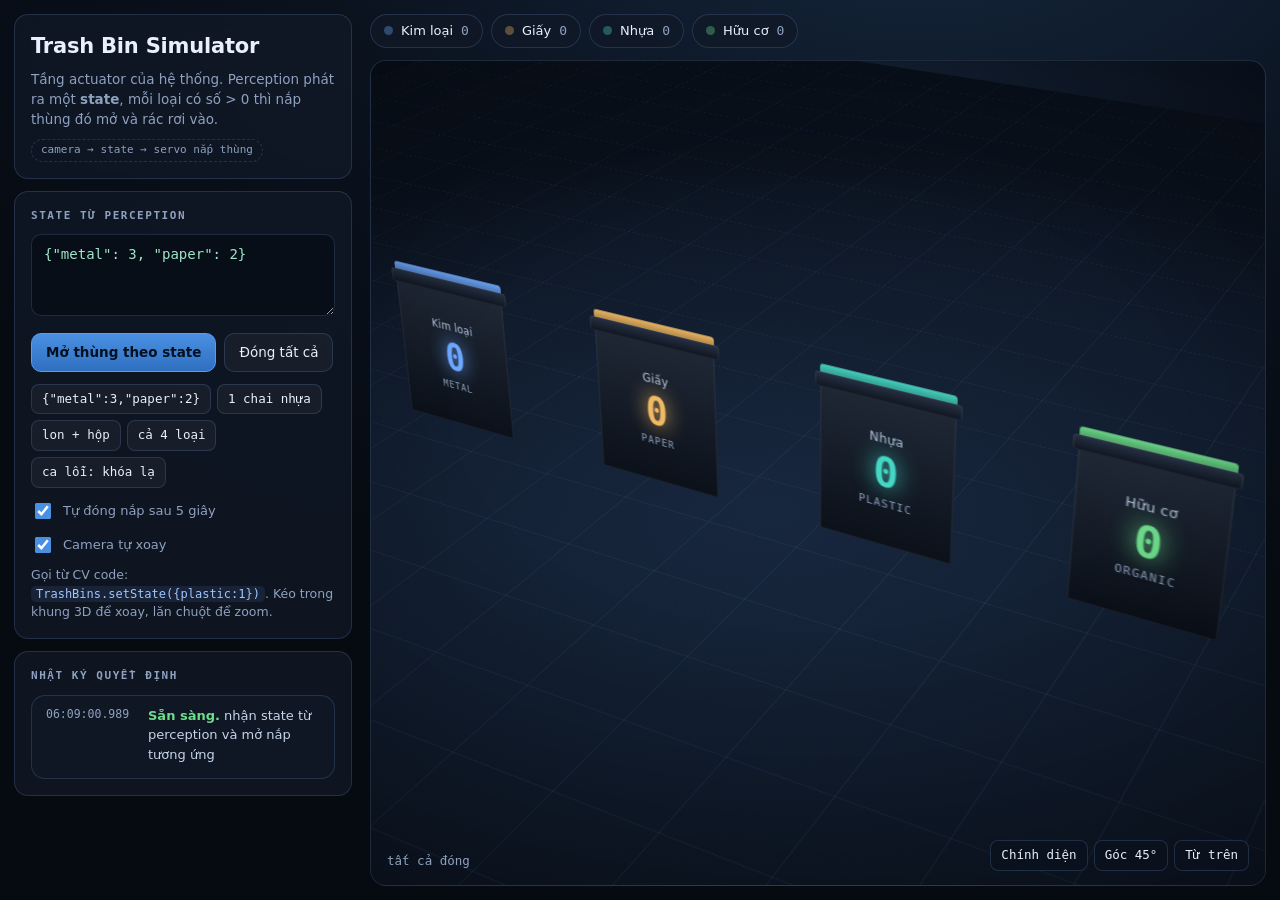
==== simulator.html @ 7ceb888b "3D Trash Bin Simulator" ====
<!doctype html>
<html lang="vi">
<head>
<meta charset="utf-8">
<meta name="viewport" content="width=device-width, initial-scale=1">
<title>Trash Bin Simulator — 3D</title>
<style>
:root {
  --bg: #070b12;
  --panel: rgba(17, 25, 39, .78);
  --line: rgba(122, 160, 220, .20);
  --ink: #e9f0fb;
  --muted: #8ea1bf;
  --font: "Be Vietnam Pro", "Segoe UI", system-ui, -apple-system, Arial, sans-serif;
  --mono: "JetBrains Mono", "Cascadia Mono", Consolas, monospace;
}
* { box-sizing: border-box; }
html, body { height: 100%; }
body {
  margin: 0; color: var(--ink); font-family: var(--font); font-size: 16px; line-height: 1.5;
  background: radial-gradient(1200px 760px at 72% -14%, #16283f 0%, #0a121e 52%, #060a11 100%);
  overflow: hidden;
}
.app { display: grid; grid-template-columns: 342px minmax(0, 1fr); gap: 14px; padding: 14px; height: 100vh; }
.side { display: flex; flex-direction: column; gap: 12px; overflow: auto; padding-right: 4px; }
.card { background: var(--panel); border: 1px solid var(--line); border-radius: 14px; padding: 16px; backdrop-filter: blur(8px); }
h1 { font-size: 21px; margin: 0 0 6px; letter-spacing: -.01em; }
h2 { font-family: var(--mono); font-size: 11px; letter-spacing: .14em; text-transform: uppercase; color: var(--muted); margin: 0 0 10px; font-weight: 600; }
p { margin: 0; }
.sub { color: var(--muted); font-size: 13.5px; line-height: 1.5; }
.chip { display: inline-block; font-family: var(--mono); font-size: 11px; color: var(--muted); border: 1px dashed var(--line); border-radius: 999px; padding: 2px 9px; margin-top: 10px; }

textarea {
  width: 100%; min-height: 82px; resize: vertical; font-family: var(--mono); font-size: 14px;
  background: #080e17; color: #9ee6c8; border: 1px solid var(--line); border-radius: 10px; padding: 11px 12px;
}
textarea:focus { outline: none; border-color: #3c7fd6; box-shadow: 0 0 0 3px rgba(60,127,214,.18); }
button { font: inherit; font-size: 13.5px; border-radius: 10px; padding: 8px 14px; cursor: pointer; border: 1px solid var(--line); background: rgba(255,255,255,.04); color: var(--ink); transition: background .15s, transform .1s; }
button:hover { background: rgba(255,255,255,.1); }
button:active { transform: translateY(1px); }
button.primary { background: linear-gradient(180deg, #4a90e2, #2f6fc0); border-color: #5a9ee8; color: #04101f; font-weight: 700; }
button.primary:hover { filter: brightness(1.1); }
button.ghost { font-size: 12.5px; padding: 5px 10px; border-radius: 8px; font-family: var(--mono); }
.row { display: flex; gap: 8px; flex-wrap: wrap; margin-top: 10px; }
.presets { display: flex; gap: 6px; flex-wrap: wrap; margin-top: 12px; }
.hint { font-size: 12.5px; color: var(--muted); margin-top: 10px; }
.hint code, .sub code { font-family: var(--mono); font-size: 12px; color: #9ec6ff; background: rgba(120,170,255,.1); padding: 1px 5px; border-radius: 5px; }
label.toggle { display: flex; gap: 9px; align-items: center; margin-top: 12px; font-size: 13px; color: var(--muted); cursor: pointer; }
label.toggle input { accent-color: #4a90e2; width: 16px; height: 16px; }

/* ---------- stage ---------- */
.stagecol { display: grid; grid-template-rows: auto minmax(0, 1fr); gap: 12px; min-height: 0; }
.hud { display: flex; gap: 8px; flex-wrap: wrap; align-items: center; }
.hud .t { font-family: var(--mono); font-size: 11px; letter-spacing: .12em; text-transform: uppercase; color: var(--muted); margin-right: 4px; }
.badge { display: flex; align-items: center; gap: 8px; background: var(--panel); border: 1px solid var(--line); border-radius: 999px; padding: 6px 13px; font-size: 13px; transition: border-color .3s, background .3s; }
.badge .dot { width: 9px; height: 9px; border-radius: 50%; background: var(--accent); opacity: .35; transition: opacity .3s, box-shadow .3s; }
.badge .n { font-family: var(--mono); font-size: 13px; color: var(--muted); }
.badge.on { border-color: var(--accent); background: rgba(255,255,255,.06); }
.badge.on .dot { opacity: 1; box-shadow: 0 0 12px var(--accent); }
.badge.on .n { color: var(--accent); font-weight: 600; }

.scene { position: relative; border: 1px solid var(--line); border-radius: 16px; overflow: hidden; min-height: 420px;
  background: radial-gradient(120% 90% at 50% 8%, #16243a 0%, #0b1320 46%, #070b12 100%); perspective: 1700px; perspective-origin: 50% 34%; }
.scene::after { content: ""; position: absolute; inset: 0; pointer-events: none;
  background: radial-gradient(120% 80% at 50% 42%, transparent 34%, rgba(0,0,0,.55) 100%); }
.scene.scan::before { content: ""; position: absolute; left: 0; right: 0; height: 140px; pointer-events: none; z-index: 3;
  background: linear-gradient(180deg, transparent, rgba(122,180,255,.16), transparent); animation: scanline .8s ease-out; }
@keyframes scanline { 0% { top: -140px; } 100% { top: 100%; } }

.world { position: absolute; left: 50%; top: 53%; transform-style: preserve-3d; }
.floor { position: absolute; left: 0; top: 0; width: 2600px; height: 2600px; margin-left: -1300px; margin-top: -1300px; transform: rotateX(90deg);
  background-color: #0a111c;
  background-image:
    radial-gradient(closest-side, rgba(86,140,220,.18), transparent 76%),
    repeating-linear-gradient(0deg, rgba(122,170,255,.09) 0 1px, transparent 1px 90px),
    repeating-linear-gradient(90deg, rgba(122,170,255,.09) 0 1px, transparent 1px 90px); }

.box { position: absolute; left: 0; top: 0; width: 0; height: 0; transform-style: preserve-3d; }
.face { position: absolute; left: 0; top: 0; transform-style: preserve-3d; border-radius: 3px; }
.face.front, .face.back { background-color: #141d2c; box-shadow: inset 0 0 0 1px rgba(255,255,255,.06); }
.face.right, .face.left { background-color: #101827; box-shadow: inset 0 0 0 1px rgba(255,255,255,.05); }
.face.top { background-color: #1a2537; }
.face.bottom { background-color: #070c14; }
.face.front, .face.left, .face.right { background-image: linear-gradient(180deg, rgba(255,255,255,.05), rgba(0,0,0,.42)); }

.bin { position: absolute; left: 0; top: 0; width: 0; height: 0; transform-style: preserve-3d; transform: translate3d(var(--x), 0, 0); }
.bin .shadow { position: absolute; left: 0; top: 0; width: 260px; height: 260px; margin-left: -130px; margin-top: -130px;
  transform: rotateX(90deg) translateZ(1px); border-radius: 50%;
  background: radial-gradient(closest-side, rgba(0,0,0,.62), rgba(0,0,0,.28) 55%, transparent 76%); }
.bin .ring { position: absolute; left: 0; top: 0; width: 190px; height: 190px; margin-left: -95px; margin-top: -95px;
  transform: rotateX(90deg) translateZ(2px); border-radius: 50%; border: 2px solid var(--accent); opacity: 0; transition: opacity .4s; }
.bin.open .ring { opacity: .5; animation: ring 1.8s ease-out infinite; }
@keyframes ring { 0% { box-shadow: 0 0 0 0 rgba(255,255,255,0); } 60% { box-shadow: 0 0 26px 6px var(--accent); } 100% { box-shadow: 0 0 0 0 rgba(255,255,255,0); } }

.bin .body { transform: translate3d(0, calc(-1 * var(--h) / 2), 0); }
.bin .body .face.front { display: flex; flex-direction: column; align-items: center; justify-content: center; gap: 4px; }
.bin .body .face.front::after { content: ""; position: absolute; left: 0; right: 0; top: 0; height: 5px; background: var(--accent); opacity: .85; }
.fl { font-size: 12px; color: #b9c9e0; letter-spacing: .02em; }
.fn { font-family: var(--mono); font-size: 40px; font-weight: 700; color: var(--accent); line-height: 1; text-shadow: 0 0 22px var(--accent); }
.fk { font-family: var(--mono); font-size: 10.5px; color: var(--muted); letter-spacing: .1em; text-transform: uppercase; }

.bin .rim { transform: translate3d(0, calc(-1 * var(--h)), 0); }
.bin .rim .face.top { background-color: #0d1523; }
.bin .rim .face.front, .bin .rim .face.back, .bin .rim .face.left, .bin .rim .face.right { background-color: #1b2639; }
.bin.open .rim .face.top { background-color: rgba(120,170,255,.16); }

.bin .lid { position: absolute; left: 0; top: 0; width: 0; height: 0; transform-style: preserve-3d;
  transform: translate3d(0, calc(-1 * var(--h)), calc(var(--d) / -2)) rotateX(0deg);
  transition: transform .6s cubic-bezier(.2,.9,.25,1.06); }
.bin.open .lid { transform: translate3d(0, calc(-1 * var(--h)), calc(var(--d) / -2)) rotateX(104deg); }
.bin .lid .face.top { background-color: var(--accent); background-image: linear-gradient(135deg, rgba(255,255,255,.45), rgba(255,255,255,0) 60%); }
.bin .lid .face.front, .bin .lid .face.back, .bin .lid .face.left, .bin .lid .face.right { background-color: var(--accent); background-image: linear-gradient(180deg, rgba(0,0,0,.05), rgba(0,0,0,.45)); }
.bin .lid .face.bottom { background-color: var(--accent); filter: brightness(.45); }
.led { position: absolute; left: 50%; top: 50%; width: 12px; height: 12px; margin: -6px 0 0 -6px; border-radius: 50%; background: #ffffff; opacity: .35; transition: opacity .3s, box-shadow .3s; }
.bin.open .led { opacity: 1; box-shadow: 0 0 16px 3px #ffffff, 0 0 30px 8px var(--accent); }

.bin .items { position: absolute; left: 0; top: 0; width: 0; height: 0; transform-style: preserve-3d; }
.item { position: absolute; left: 0; top: 0; width: 0; height: 0; transform-style: preserve-3d; animation: drop 1.15s cubic-bezier(.45,0,.85,.55) forwards; }
.item .box { animation: tumble 1.15s linear forwards; }
@keyframes drop { 0% { transform: translate3d(0,-360px,0); opacity: 0; } 12% { opacity: 1; } 78% { opacity: 1; } 100% { transform: translate3d(0,-34px,0); opacity: 0; } }
@keyframes tumble { to { transform: rotateY(540deg) rotateX(300deg) rotateZ(90deg); } }
.item .face { background-color: var(--accent); background-image: linear-gradient(135deg, rgba(255,255,255,.5), rgba(0,0,0,.25)); box-shadow: inset 0 0 0 1px rgba(255,255,255,.25); }

.overlay { position: absolute; left: 0; right: 0; bottom: 0; padding: 14px 16px; display: flex; gap: 12px; align-items: flex-end; justify-content: space-between; pointer-events: none; z-index: 4; }
.status { font-family: var(--mono); font-size: 12.5px; color: var(--muted); }
.status b { color: #6ddc8b; }
.views { display: flex; gap: 6px; pointer-events: auto; }
.views button { background: rgba(10,18,30,.7); backdrop-filter: blur(6px); }

.log { background: var(--panel); border: 1px solid var(--line); border-radius: 14px; padding: 4px 14px 8px; max-height: 150px; overflow: auto; }
.log div { display: grid; grid-template-columns: 92px minmax(0, 1fr); gap: 10px; padding: 6px 0; border-bottom: 1px solid rgba(122,160,220,.1); font-size: 13px; }
.log div:last-child { border-bottom: none; }
.log time { font-family: var(--mono); font-size: 11.5px; color: var(--muted); }
.log .err b { color: #ff7b7b; }
.log .ok b { color: #6ddc8b; }
.log span { color: #c6d4e8; }
@media (max-width: 900px) {
  body { overflow: auto; }
  .app { grid-template-columns: minmax(0, 1fr); height: auto; }
  .scene { min-height: 360px; }
}
</style>
</head>
<body>
<div class="app">
  <aside class="side">
    <div class="card">
      <h1>Trash Bin Simulator</h1>
      <p class="sub">Tầng actuator của hệ thống. Perception phát ra một <b>state</b>, mỗi loại có số &gt; 0 thì nắp thùng đó mở và rác rơi vào.</p>
      <span class="chip">camera → state → servo nắp thùng</span>
    </div>

    <div class="card">
      <h2>State từ perception</h2>
      <textarea id="json" spellcheck="false">{"metal": 3, "paper": 2}</textarea>
      <div class="row">
        <button class="primary" id="apply">Mở thùng theo state</button>
        <button id="close">Đóng tất cả</button>
      </div>
      <div class="presets" id="presets"></div>
      <label class="toggle"><input type="checkbox" id="auto" checked> Tự đóng nắp sau 5 giây</label>
      <label class="toggle"><input type="checkbox" id="orbit" checked> Camera tự xoay</label>
      <p class="hint">Gọi từ CV code: <code>TrashBins.setState({plastic:1})</code>. Kéo trong khung 3D để xoay, lăn chuột để zoom.</p>
    </div>

    <div class="card">
      <h2>Nhật ký quyết định</h2>
      <div class="log" id="log"></div>
    </div>
  </aside>

  <main class="stagecol">
    <div class="hud" id="hud"></div>
    <section class="scene" id="scene">
      <div class="world" id="world">
        <div class="floor"></div>
        <div id="bins"></div>
      </div>
      <div class="overlay">
        <span class="status" id="status">tất cả đóng</span>
        <div class="views">
          <button class="ghost" data-view="front">Chính diện</button>
          <button class="ghost" data-view="iso">Góc 45°</button>
          <button class="ghost" data-view="top">Từ trên</button>
        </div>
      </div>
    </section>
  </main>
</div>

<script>
(function () {
  var CONFIG = [
    { key: "metal",   label: "Kim loại", accent: "#6ea8fe" },
    { key: "paper",   label: "Giấy",     accent: "#f0b964" },
    { key: "plastic", label: "Nhựa",     accent: "#45d6c4" },
    { key: "organic", label: "Hữu cơ",   accent: "#6ddc8b" }
  ];
  var W = 128, H = 150, D = 128, T = 15, SPACING = 235, AUTO_CLOSE_MS = 5000, MAX_ITEMS = 4;

  var sceneEl = document.getElementById("scene");
  var worldEl = document.getElementById("world");
  var binsEl = document.getElementById("bins");
  var hudEl = document.getElementById("hud");
  var logEl = document.getElementById("log");
  var statusEl = document.getElementById("status");
  var jsonEl = document.getElementById("json");
  var autoEl = document.getElementById("auto");
  var orbitEl = document.getElementById("orbit");

  var nodes = {}, closeTimer = null;

  function buildBox(w, h, d, cls) {
    var box = document.createElement("div");
    box.className = "box" + (cls ? " " + cls : "");
    var defs = [
      ["front", w, h, "translateZ(" + (d / 2) + "px)"],
      ["back", w, h, "rotateY(180deg) translateZ(" + (d / 2) + "px)"],
      ["right", d, h, "rotateY(90deg) translateZ(" + (w / 2) + "px)"],
      ["left", d, h, "rotateY(-90deg) translateZ(" + (w / 2) + "px)"],
      ["top", w, d, "rotateX(90deg) translateZ(" + (h / 2) + "px)"],
      ["bottom", w, d, "rotateX(-90deg) translateZ(" + (h / 2) + "px)"]
    ];
    defs.forEach(function (f) {
      var face = document.createElement("div");
      face.className = "face " + f[0];
      face.style.width = f[1] + "px";
      face.style.height = f[2] + "px";
      face.style.marginLeft = (-f[1] / 2) + "px";
      face.style.marginTop = (-f[2] / 2) + "px";
      face.style.transform = f[3];
      box.appendChild(face);
    });
    return box;
  }

  CONFIG.forEach(function (b, i) {
    var x = (i - (CONFIG.length - 1) / 2) * SPACING;
    var bin = document.createElement("div");
    bin.className = "bin";
    bin.style.setProperty("--x", x + "px");
    bin.style.setProperty("--w", W + "px");
    bin.style.setProperty("--h", H + "px");
    bin.style.setProperty("--d", D + "px");
    bin.style.setProperty("--accent", b.accent);

    var shadow = document.createElement("div");
    shadow.className = "shadow";
    var ring = document.createElement("div");
    ring.className = "ring";

    var body = buildBox(W, H, D, "body");
    var front = body.querySelector(".face.front");
    var fl = document.createElement("span"); fl.className = "fl"; fl.textContent = b.label;
    var fn = document.createElement("span"); fn.className = "fn"; fn.textContent = "0";
    var fk = document.createElement("span"); fk.className = "fk"; fk.textContent = b.key;
    front.appendChild(fl); front.appendChild(fn); front.appendChild(fk);

    var rim = buildBox(W + 10, 14, D + 10, "rim");

    var lid = document.createElement("div");
    lid.className = "lid";
    var lidBox = buildBox(W, T, D);
    lidBox.style.transform = "translate3d(0," + (-T / 2) + "px," + (D / 2) + "px)";
    var led = document.createElement("span");
    led.className = "led";
    lidBox.querySelector(".face.top").appendChild(led);
    lid.appendChild(lidBox);

    var items = document.createElement("div");
    items.className = "items";

    bin.appendChild(shadow);
    bin.appendChild(ring);
    bin.appendChild(body);
    bin.appendChild(rim);
    bin.appendChild(lid);
    bin.appendChild(items);
    binsEl.appendChild(bin);

    nodes[b.key] = { root: bin, num: fn, items: items, accent: b.accent };

    var badge = document.createElement("div");
    badge.className = "badge";
    badge.style.setProperty("--accent", b.accent);
    badge.innerHTML = '<span class="dot"></span>' + b.label + ' <span class="n">0</span>';
    hudEl.appendChild(badge);
    nodes[b.key].badge = badge;
    nodes[b.key].badgeN = badge.querySelector(".n");
  });

  function log(cls, title, detail) {
    var d = document.createElement("div");
    d.className = cls;
    var t = new Date();
    function p(n, l) { return String(n).padStart(l, "0"); }
    d.innerHTML = "<time>" + p(t.getHours(), 2) + ":" + p(t.getMinutes(), 2) + ":" + p(t.getSeconds(), 2) + "." + p(t.getMilliseconds(), 3) + "</time><span><b>" + title + "</b> " + detail + "</span>";
    logEl.insertBefore(d, logEl.firstChild);
    while (logEl.children.length > 40) logEl.removeChild(logEl.lastChild);
  }

  function clearItems() {
    CONFIG.forEach(function (b) { nodes[b.key].items.innerHTML = ""; });
  }

  function closeAll() {
    if (closeTimer) { clearTimeout(closeTimer); closeTimer = null; }
    CONFIG.forEach(function (b) {
      var n = nodes[b.key];
      n.root.classList.remove("open");
      n.num.textContent = "0";
      n.badge.classList.remove("on");
      n.badgeN.textContent = "0";
    });
    clearItems();
    statusEl.innerHTML = "tất cả đóng";
  }

  function dropItems(key, count) {
    var n = nodes[key];
    n.items.innerHTML = "";
    var spawn = Math.min(count, MAX_ITEMS);
    for (var i = 0; i < spawn; i++) {
      var item = document.createElement("div");
      item.className = "item";
      item.style.animationDelay = (i * 110) + "ms";
      var b = buildBox(24, 24, 24);
      item.appendChild(b);
      n.items.appendChild(item);
    }
  }

  function normalize(state) {
    var opens = [], unknown = [];
    CONFIG.forEach(function (b) {
      var raw = state[b.key];
      var v = raw === undefined || raw === null ? 0 : Number(raw);
      if (!isFinite(v) || v < 0) v = 0;
      v = Math.floor(v);
      nodes[b.key].num.textContent = String(v);
      nodes[b.key].badgeN.textContent = String(v);
      if (v > 0) opens.push({ key: b.key, n: v });
    });
    Object.keys(state).forEach(function (k) {
      if (!CONFIG.some(function (b) { return b.key === k; })) unknown.push(k);
    });
    return { opens: opens, unknown: unknown };
  }

  function setState(state, source) {
    if (typeof state === "string") {
      try { state = JSON.parse(state); }
      catch (e) { log("err", "JSON lỗi.", e.message); return false; }
    }
    if (!state || typeof state !== "object" || Array.isArray(state)) {
      log("err", "State không hợp lệ.", "cần object như {metal:3,paper:2}");
      return false;
    }

    var t0 = performance.now();
    var res = normalize(state);
    clearItems();
    CONFIG.forEach(function (b) {
      var n = nodes[b.key];
      var open = res.opens.some(function (o) { return o.key === b.key; });
      n.root.classList.toggle("open", open);
      n.badge.classList.toggle("on", open);
      if (open) {
        var o = res.opens.filter(function (x) { return x.key === b.key; })[0];
        dropItems(b.key, o.n);
      }
    });
    sceneEl.classList.remove("scan");
    void sceneEl.offsetWidth;
    sceneEl.classList.add("scan");

    requestAnimationFrame(function () {
      var ms = performance.now() - t0;
      var detail = res.opens.length
        ? res.opens.map(function (o) { return o.key + " ×" + o.n; }).join(", ")
        : "không có loại nào > 0";
      log("ok", (source || "state") + " →", "mở: " + detail + " · trễ " + ms.toFixed(1) + " ms");
      if (res.unknown.length) log("err", "Bỏ qua khóa lạ:", res.unknown.join(", "));
      statusEl.innerHTML = res.opens.length
        ? "đang mở: <b>" + res.opens.map(function (o) { return o.key; }).join(", ") + "</b>"
        : "tất cả đóng";
    });

    if (closeTimer) { clearTimeout(closeTimer); closeTimer = null; }
    if (autoEl.checked) {
      closeTimer = setTimeout(function () {
        log("ok", "Tự đóng nắp.", "hết " + (AUTO_CLOSE_MS / 1000) + " giây");
        closeAll();
      }, AUTO_CLOSE_MS);
    }
    return true;
  }

  var PRESETS = [
    { label: '{"metal":3,"paper":2}', state: { metal: 3, paper: 2 } },
    { label: "1 chai nhựa", state: { plastic: 1 } },
    { label: "lon + hộp", state: { metal: 4, paper: 2 } },
    { label: "cả 4 loại", state: { metal: 2, paper: 3, plastic: 1, organic: 2 } },
    { label: "ca lỗi: khóa lạ", state: { metal: 1, glass: 2 } }
  ];
  var presetEl = document.getElementById("presets");
  PRESETS.forEach(function (p) {
    var bt = document.createElement("button");
    bt.className = "ghost";
    bt.textContent = p.label;
    bt.addEventListener("click", function () {
      jsonEl.value = JSON.stringify(p.state);
      setState(p.state, "preset");
    });
    presetEl.appendChild(bt);
  });

  document.getElementById("apply").addEventListener("click", function () { setState(jsonEl.value, "state"); });
  document.getElementById("close").addEventListener("click", function () { closeAll(); log("ok", "Đóng tất cả.", "reset thủ công"); });

  /* ---------- camera ---------- */
  var rx = -26, ry = -30, zoom = 150, dragging = false, moved = 0, lastX = 0, lastY = 0;
  function applyCamera() {
    worldEl.style.transform = "translateX(" + (ry * 1.6) + "px) translateZ(" + zoom + "px) rotateX(" + rx + "deg) rotateY(" + ry + "deg)";
  }
  function setView(name) {
    if (name === "front") { rx = -6; ry = 0; zoom = 210; }
    if (name === "iso") { rx = -26; ry = -30; zoom = 150; }
    if (name === "top") { rx = -62; ry = -18; zoom = 90; }
    applyCamera();
  }
  Array.prototype.forEach.call(document.querySelectorAll(".views button"), function (bt) {
    bt.addEventListener("click", function () { setView(bt.dataset.view); orbitEl.checked = false; });
  });

  sceneEl.addEventListener("pointerdown", function (e) {
    if (e.target.closest(".views")) return;
    dragging = true; moved = 0; lastX = e.clientX; lastY = e.clientY;
    sceneEl.setPointerCapture(e.pointerId);
    sceneEl.style.cursor = "grabbing";
  });
  sceneEl.addEventListener("pointermove", function (e) {
    if (!dragging) return;
    var dx = e.clientX - lastX, dy = e.clientY - lastY;
    lastX = e.clientX; lastY = e.clientY; moved += Math.abs(dx) + Math.abs(dy);
    ry += dx * 0.32;
    rx = Math.max(-78, Math.min(14, rx - dy * 0.22));
    applyCamera();
  });
  function endDrag(e) {
    if (!dragging) return;
    dragging = false; sceneEl.style.cursor = "grab";
    if (moved > 4) orbitEl.checked = false;
    try { sceneEl.releasePointerCapture(e.pointerId); } catch (err) {}
  }
  sceneEl.addEventListener("pointerup", endDrag);
  sceneEl.addEventListener("pointercancel", endDrag);
  sceneEl.style.cursor = "grab";
  sceneEl.addEventListener("wheel", function (e) {
    e.preventDefault();
    zoom = Math.max(-420, Math.min(620, zoom - e.deltaY * 0.7));
    applyCamera();
  }, { passive: false });
  window.addEventListener("keydown", function (e) {
    if (e.target.tagName === "TEXTAREA") return;
    if (e.key === "ArrowLeft") ry -= 6;
    else if (e.key === "ArrowRight") ry += 6;
    else if (e.key === "ArrowUp") rx = Math.min(14, rx + 4);
    else if (e.key === "ArrowDown") rx = Math.max(-78, rx - 4);
    else return;
    orbitEl.checked = false;
    applyCamera();
  });

  (function loop() {
    if (orbitEl.checked && !dragging) { ry += 0.13; applyCamera(); }
    requestAnimationFrame(loop);
  })();

  window.TrashBins = {
    config: CONFIG,
    setState: function (s) { return setState(s, "api"); },
    closeAll: closeAll,
    setView: setView
  };

  applyCamera();
  closeAll();
  log("ok", "Sẵn sàng.", "nhận state từ perception và mở nắp tương ứng");
})();
</script>
</body>
</html>
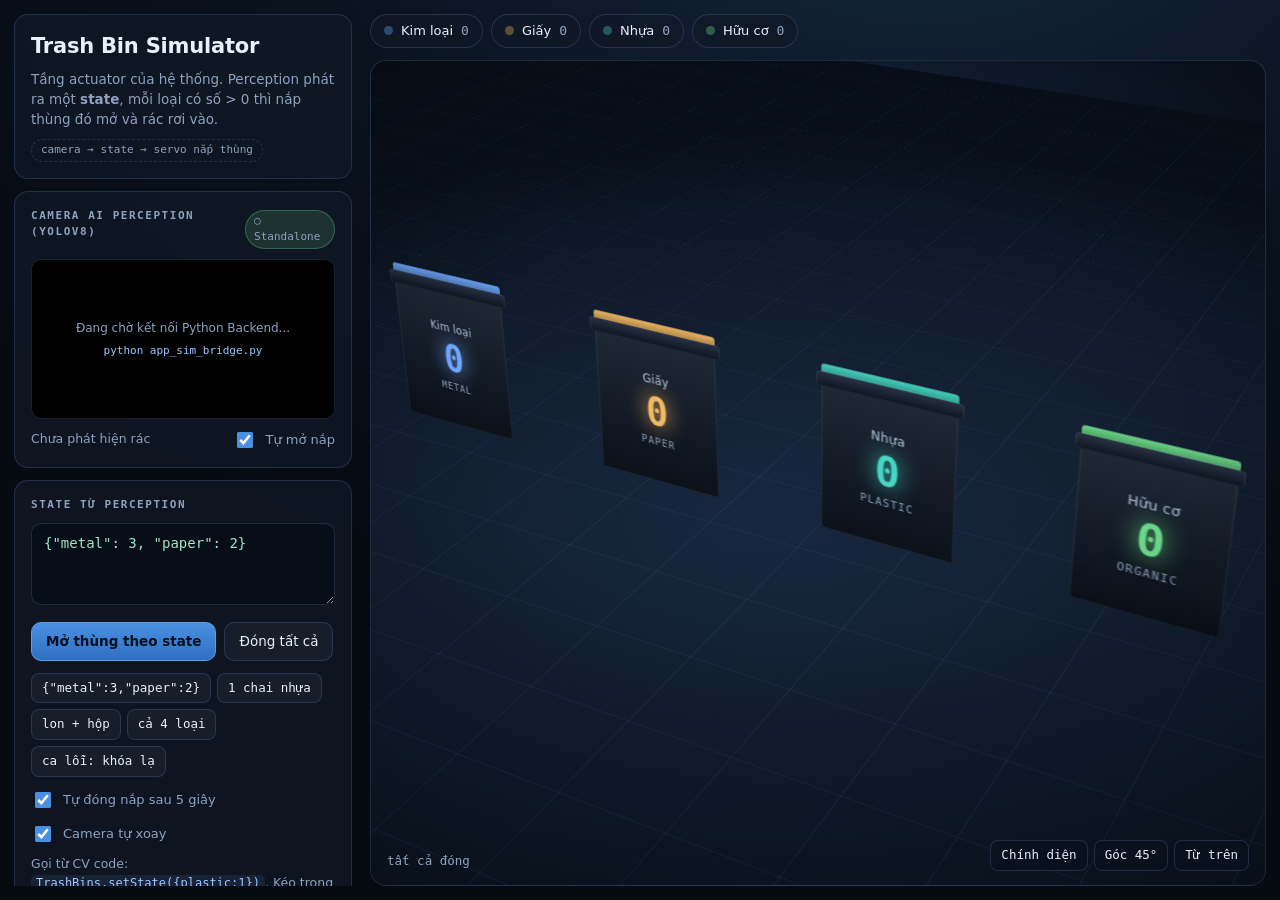
==== commit 2d60b3ed: "feat(integration): embed AI perception live stream and real-time SSE trigger into 3D Trash Bin Simul" ====
--- a/simulator.html
+++ b/simulator.html
@@ -150,6 +150,25 @@
       <span class="chip">camera → state → servo nắp thùng</span>
     </div>
 
+    <!-- AI PERCEPTION LIVE FEED CARD (MEMBER 1) -->
+    <div class="card" id="ai-card">
+      <div style="display:flex;justify-content:space-between;align-items:center;margin-bottom:8px;">
+        <h2>Camera AI Perception (YOLOv8)</h2>
+        <span id="ai-badge" style="font-family:var(--mono);font-size:11px;padding:2px 8px;border-radius:999px;background:rgba(109,220,139,.15);color:#6ddc8b;border:1px solid rgba(109,220,139,.3);">● AI Live</span>
+      </div>
+      <div style="position:relative;border-radius:10px;overflow:hidden;border:1px solid var(--line);background:#000;min-height:160px;display:flex;align-items:center;justify-content:center;">
+        <img id="ai-stream" src="/video_feed" style="width:100%;display:block;" onerror="this.style.display='none';document.getElementById('ai-fallback').style.display='block';">
+        <div id="ai-fallback" style="display:none;padding:18px;text-align:center;color:var(--muted);font-size:12px;">
+          Đang chờ kết nối Python Backend...<br>
+          <code style="font-size:11px;color:#9ec6ff;display:inline-block;margin-top:6px;">python app_sim_bridge.py</code>
+        </div>
+      </div>
+      <div style="display:flex;justify-content:space-between;align-items:center;margin-top:10px;font-size:12.5px;color:var(--muted);">
+        <span id="detected-label">Chưa phát hiện rác</span>
+        <label class="toggle" style="margin:0;"><input type="checkbox" id="ai-auto-trigger" checked> Tự mở nắp</label>
+      </div>
+    </div>
+
     <div class="card">
       <h2>State từ perception</h2>
       <textarea id="json" spellcheck="false">{"metal": 3, "paper": 2}</textarea>
@@ -487,6 +506,42 @@
   applyCamera();
   closeAll();
   log("ok", "Sẵn sàng.", "nhận state từ perception và mở nắp tương ứng");
+
+  // --- REAL-TIME AI PERCEPTION BRIDGE (MEMBER 1) ---
+  (function initAiBridge() {
+    if (window.location.protocol.indexOf("http") !== 0) return;
+    var aiBadge = document.getElementById("ai-badge");
+    var detectedLabel = document.getElementById("detected-label");
+    var aiAutoTrigger = document.getElementById("ai-auto-trigger");
+    var lastTrigger = 0;
+
+    try {
+      var source = new EventSource("/api/events");
+      source.onopen = function () {
+        if (aiBadge) { aiBadge.textContent = "● AI Connected"; aiBadge.style.color = "#6ddc8b"; }
+        log("ok", "AI Perception:", "Đã kết nối luồng YOLOv8 thời gian thực.");
+      };
+      source.onmessage = function (e) {
+        try {
+          var payload = JSON.parse(e.data);
+          if (detectedLabel && payload.label) {
+            detectedLabel.innerHTML = "Nhận diện: <b>" + payload.label + "</b> (" + (payload.conf * 100).toFixed(0) + "%)";
+          }
+          if (aiAutoTrigger && aiAutoTrigger.checked && payload.state) {
+            var now = performance.now();
+            if (now - lastTrigger > 2000) {
+              lastTrigger = now;
+              jsonEl.value = JSON.stringify(payload.state);
+              setState(payload.state, "ai-perception");
+            }
+          }
+        } catch (err) {}
+      };
+      source.onerror = function () {
+        if (aiBadge) { aiBadge.textContent = "○ Standalone"; aiBadge.style.color = "var(--muted)"; }
+      };
+    } catch (e) {}
+  })();
 })();
 </script>
 </body>
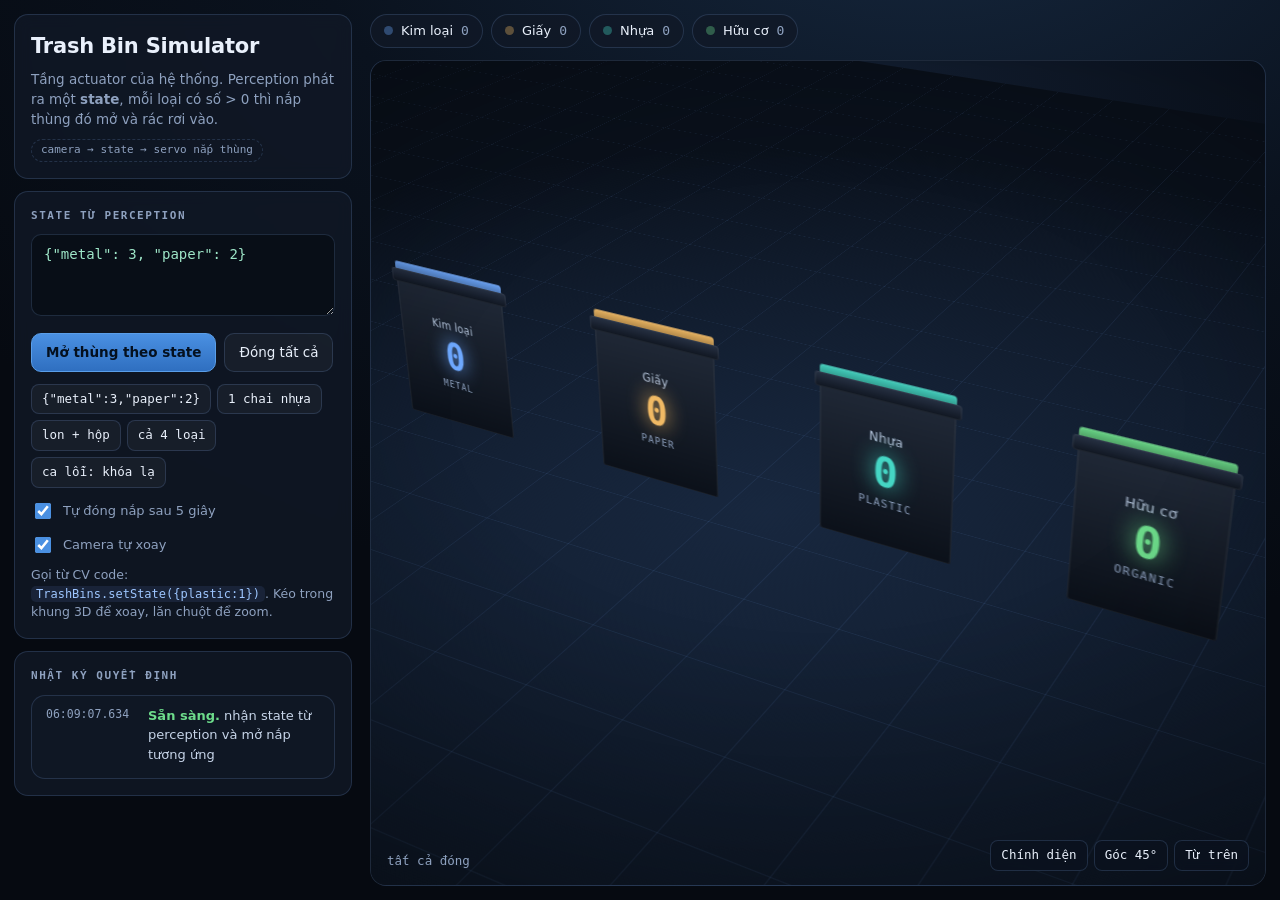
==== commit 3bc11d3a: "Merge pull request #1 from huy20/huy20/simulator 3D Trash Bin Simulator" ====
--- a/simulator.html
+++ b/simulator.html
@@ -150,25 +150,6 @@
       <span class="chip">camera → state → servo nắp thùng</span>
     </div>
 
-    <!-- AI PERCEPTION LIVE FEED CARD (MEMBER 1) -->
-    <div class="card" id="ai-card">
-      <div style="display:flex;justify-content:space-between;align-items:center;margin-bottom:8px;">
-        <h2>Camera AI Perception (YOLOv8)</h2>
-        <span id="ai-badge" style="font-family:var(--mono);font-size:11px;padding:2px 8px;border-radius:999px;background:rgba(109,220,139,.15);color:#6ddc8b;border:1px solid rgba(109,220,139,.3);">● AI Live</span>
-      </div>
-      <div style="position:relative;border-radius:10px;overflow:hidden;border:1px solid var(--line);background:#000;min-height:160px;display:flex;align-items:center;justify-content:center;">
-        <img id="ai-stream" src="/video_feed" style="width:100%;display:block;" onerror="this.style.display='none';document.getElementById('ai-fallback').style.display='block';">
-        <div id="ai-fallback" style="display:none;padding:18px;text-align:center;color:var(--muted);font-size:12px;">
-          Đang chờ kết nối Python Backend...<br>
-          <code style="font-size:11px;color:#9ec6ff;display:inline-block;margin-top:6px;">python app_sim_bridge.py</code>
-        </div>
-      </div>
-      <div style="display:flex;justify-content:space-between;align-items:center;margin-top:10px;font-size:12.5px;color:var(--muted);">
-        <span id="detected-label">Chưa phát hiện rác</span>
-        <label class="toggle" style="margin:0;"><input type="checkbox" id="ai-auto-trigger" checked> Tự mở nắp</label>
-      </div>
-    </div>
-
     <div class="card">
       <h2>State từ perception</h2>
       <textarea id="json" spellcheck="false">{"metal": 3, "paper": 2}</textarea>
@@ -506,42 +487,6 @@
   applyCamera();
   closeAll();
   log("ok", "Sẵn sàng.", "nhận state từ perception và mở nắp tương ứng");
-
-  // --- REAL-TIME AI PERCEPTION BRIDGE (MEMBER 1) ---
-  (function initAiBridge() {
-    if (window.location.protocol.indexOf("http") !== 0) return;
-    var aiBadge = document.getElementById("ai-badge");
-    var detectedLabel = document.getElementById("detected-label");
-    var aiAutoTrigger = document.getElementById("ai-auto-trigger");
-    var lastTrigger = 0;
-
-    try {
-      var source = new EventSource("/api/events");
-      source.onopen = function () {
-        if (aiBadge) { aiBadge.textContent = "● AI Connected"; aiBadge.style.color = "#6ddc8b"; }
-        log("ok", "AI Perception:", "Đã kết nối luồng YOLOv8 thời gian thực.");
-      };
-      source.onmessage = function (e) {
-        try {
-          var payload = JSON.parse(e.data);
-          if (detectedLabel && payload.label) {
-            detectedLabel.innerHTML = "Nhận diện: <b>" + payload.label + "</b> (" + (payload.conf * 100).toFixed(0) + "%)";
-          }
-          if (aiAutoTrigger && aiAutoTrigger.checked && payload.state) {
-            var now = performance.now();
-            if (now - lastTrigger > 2000) {
-              lastTrigger = now;
-              jsonEl.value = JSON.stringify(payload.state);
-              setState(payload.state, "ai-perception");
-            }
-          }
-        } catch (err) {}
-      };
-      source.onerror = function () {
-        if (aiBadge) { aiBadge.textContent = "○ Standalone"; aiBadge.style.color = "var(--muted)"; }
-      };
-    } catch (e) {}
-  })();
 })();
 </script>
 </body>
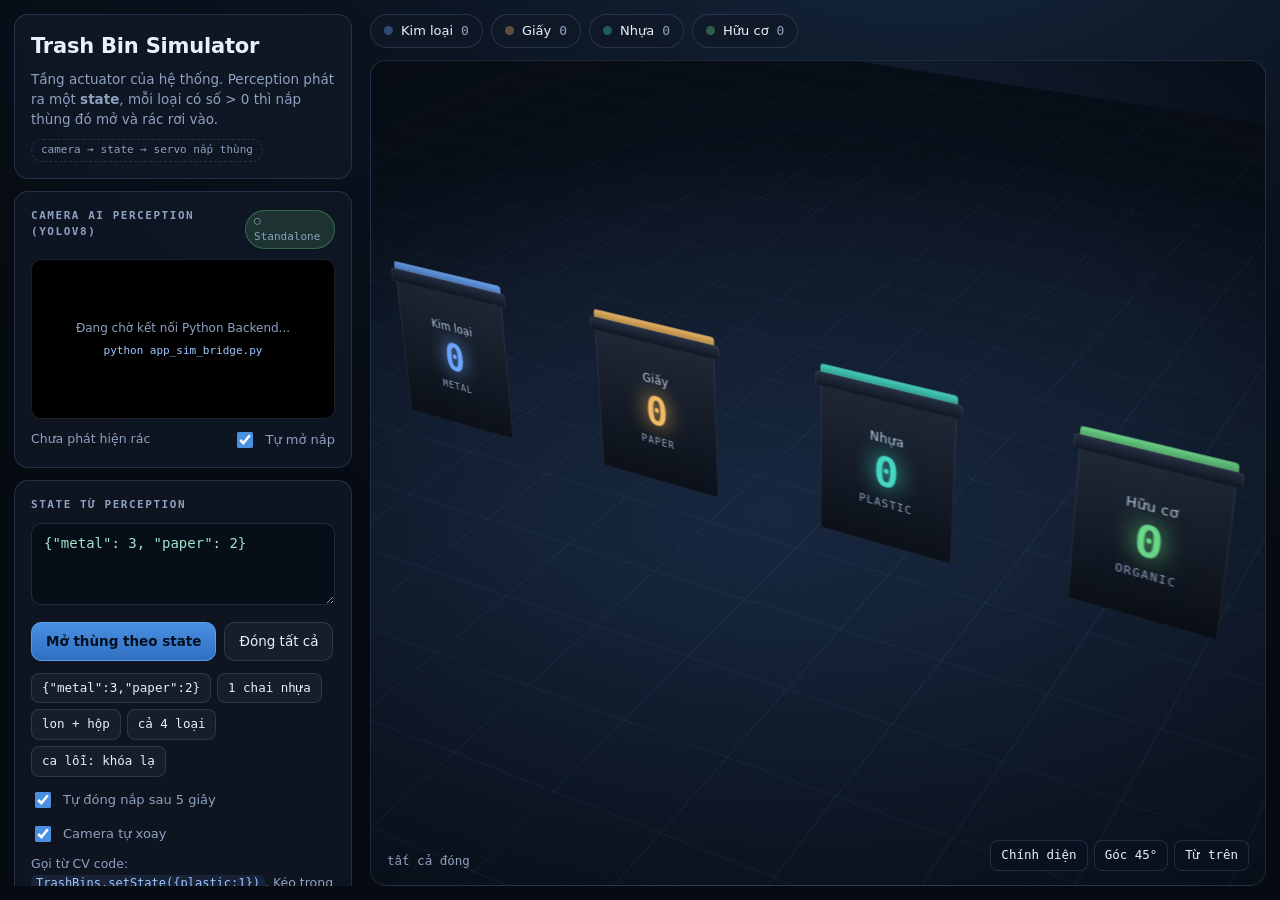
==== commit fbb5d534: "Merge branch 'feature/perception-yolo' into main Conflict resolution (7 add/add conflicts): - module" ====
--- a/simulator.html
+++ b/simulator.html
@@ -150,6 +150,25 @@
       <span class="chip">camera → state → servo nắp thùng</span>
     </div>
 
+    <!-- AI PERCEPTION LIVE FEED CARD (MEMBER 1) -->
+    <div class="card" id="ai-card">
+      <div style="display:flex;justify-content:space-between;align-items:center;margin-bottom:8px;">
+        <h2>Camera AI Perception (YOLOv8)</h2>
+        <span id="ai-badge" style="font-family:var(--mono);font-size:11px;padding:2px 8px;border-radius:999px;background:rgba(109,220,139,.15);color:#6ddc8b;border:1px solid rgba(109,220,139,.3);">● AI Live</span>
+      </div>
+      <div style="position:relative;border-radius:10px;overflow:hidden;border:1px solid var(--line);background:#000;min-height:160px;display:flex;align-items:center;justify-content:center;">
+        <img id="ai-stream" src="/video_feed" style="width:100%;display:block;" onerror="this.style.display='none';document.getElementById('ai-fallback').style.display='block';">
+        <div id="ai-fallback" style="display:none;padding:18px;text-align:center;color:var(--muted);font-size:12px;">
+          Đang chờ kết nối Python Backend...<br>
+          <code style="font-size:11px;color:#9ec6ff;display:inline-block;margin-top:6px;">python app_sim_bridge.py</code>
+        </div>
+      </div>
+      <div style="display:flex;justify-content:space-between;align-items:center;margin-top:10px;font-size:12.5px;color:var(--muted);">
+        <span id="detected-label">Chưa phát hiện rác</span>
+        <label class="toggle" style="margin:0;"><input type="checkbox" id="ai-auto-trigger" checked> Tự mở nắp</label>
+      </div>
+    </div>
+
     <div class="card">
       <h2>State từ perception</h2>
       <textarea id="json" spellcheck="false">{"metal": 3, "paper": 2}</textarea>
@@ -487,6 +506,42 @@
   applyCamera();
   closeAll();
   log("ok", "Sẵn sàng.", "nhận state từ perception và mở nắp tương ứng");
+
+  // --- REAL-TIME AI PERCEPTION BRIDGE (MEMBER 1) ---
+  (function initAiBridge() {
+    if (window.location.protocol.indexOf("http") !== 0) return;
+    var aiBadge = document.getElementById("ai-badge");
+    var detectedLabel = document.getElementById("detected-label");
+    var aiAutoTrigger = document.getElementById("ai-auto-trigger");
+    var lastTrigger = 0;
+
+    try {
+      var source = new EventSource("/api/events");
+      source.onopen = function () {
+        if (aiBadge) { aiBadge.textContent = "● AI Connected"; aiBadge.style.color = "#6ddc8b"; }
+        log("ok", "AI Perception:", "Đã kết nối luồng YOLOv8 thời gian thực.");
+      };
+      source.onmessage = function (e) {
+        try {
+          var payload = JSON.parse(e.data);
+          if (detectedLabel && payload.label) {
+            detectedLabel.innerHTML = "Nhận diện: <b>" + payload.label + "</b> (" + (payload.conf * 100).toFixed(0) + "%)";
+          }
+          if (aiAutoTrigger && aiAutoTrigger.checked && payload.state) {
+            var now = performance.now();
+            if (now - lastTrigger > 2000) {
+              lastTrigger = now;
+              jsonEl.value = JSON.stringify(payload.state);
+              setState(payload.state, "ai-perception");
+            }
+          }
+        } catch (err) {}
+      };
+      source.onerror = function () {
+        if (aiBadge) { aiBadge.textContent = "○ Standalone"; aiBadge.style.color = "var(--muted)"; }
+      };
+    } catch (e) {}
+  })();
 })();
 </script>
 </body>
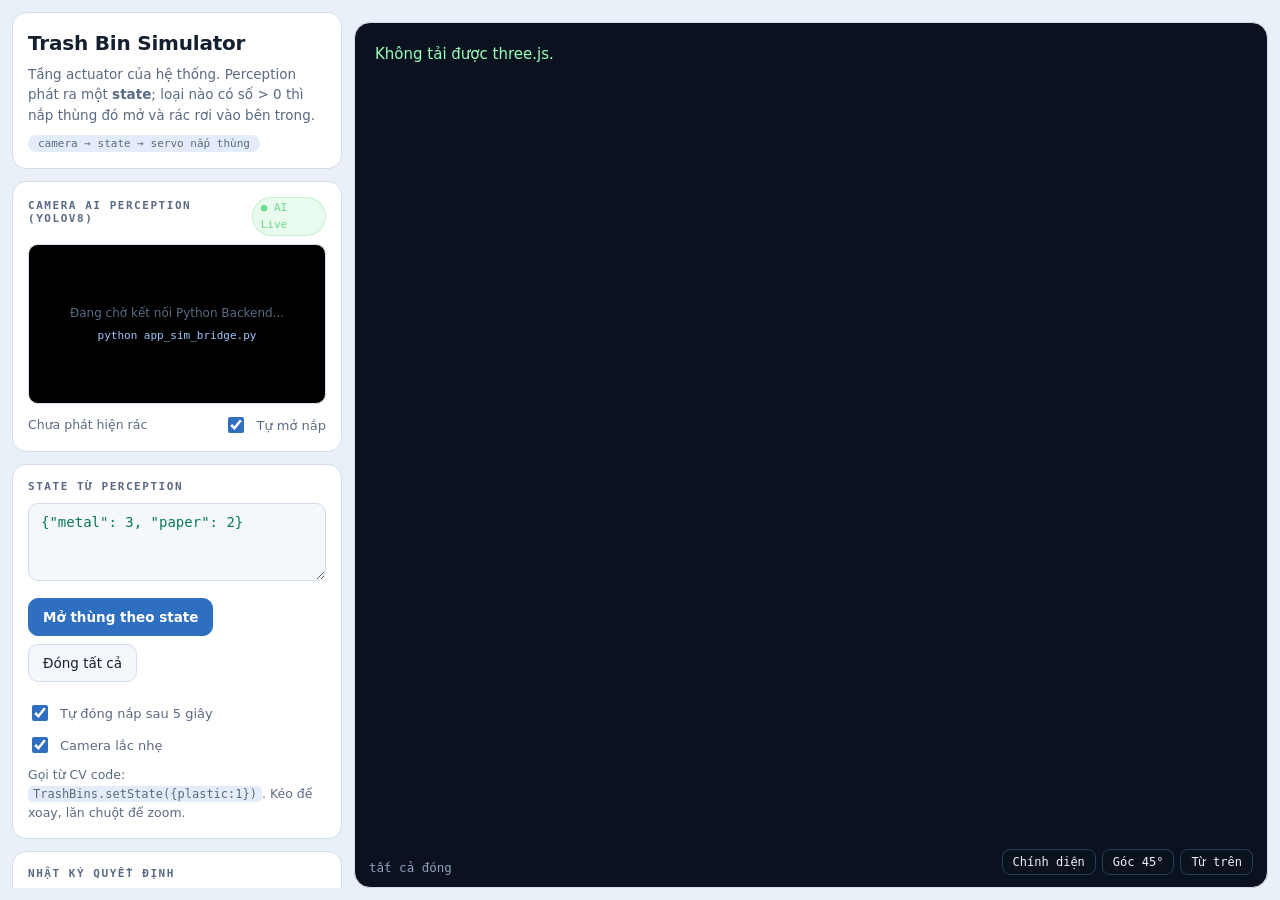
==== commit 197795c2: "feat(bridge): connect YOLO perception live feed to Three.js 3D WebGL simulator" ====
--- a/simulator.html
+++ b/simulator.html
@@ -2,143 +2,52 @@
 <html lang="vi">
 <head>
 <meta charset="utf-8">
-<meta name="viewport" content="width=device-width, initial-scale=1">
-<title>Trash Bin Simulator — 3D</title>
+<meta name="viewport" content="width=device-width, initial-scale=1, viewport-fit=cover">
+<title>Trash Bin Simulator 3D</title>
 <style>
-:root {
-  --bg: #070b12;
-  --panel: rgba(17, 25, 39, .78);
-  --line: rgba(122, 160, 220, .20);
-  --ink: #e9f0fb;
-  --muted: #8ea1bf;
-  --font: "Be Vietnam Pro", "Segoe UI", system-ui, -apple-system, Arial, sans-serif;
-  --mono: "JetBrains Mono", "Cascadia Mono", Consolas, monospace;
-}
-* { box-sizing: border-box; }
-html, body { height: 100%; }
-body {
-  margin: 0; color: var(--ink); font-family: var(--font); font-size: 16px; line-height: 1.5;
-  background: radial-gradient(1200px 760px at 72% -14%, #16283f 0%, #0a121e 52%, #060a11 100%);
-  overflow: hidden;
-}
-.app { display: grid; grid-template-columns: 342px minmax(0, 1fr); gap: 14px; padding: 14px; height: 100vh; }
-.side { display: flex; flex-direction: column; gap: 12px; overflow: auto; padding-right: 4px; }
-.card { background: var(--panel); border: 1px solid var(--line); border-radius: 14px; padding: 16px; backdrop-filter: blur(8px); }
-h1 { font-size: 21px; margin: 0 0 6px; letter-spacing: -.01em; }
-h2 { font-family: var(--mono); font-size: 11px; letter-spacing: .14em; text-transform: uppercase; color: var(--muted); margin: 0 0 10px; font-weight: 600; }
-p { margin: 0; }
-.sub { color: var(--muted); font-size: 13.5px; line-height: 1.5; }
-.chip { display: inline-block; font-family: var(--mono); font-size: 11px; color: var(--muted); border: 1px dashed var(--line); border-radius: 999px; padding: 2px 9px; margin-top: 10px; }
-
-textarea {
-  width: 100%; min-height: 82px; resize: vertical; font-family: var(--mono); font-size: 14px;
-  background: #080e17; color: #9ee6c8; border: 1px solid var(--line); border-radius: 10px; padding: 11px 12px;
-}
-textarea:focus { outline: none; border-color: #3c7fd6; box-shadow: 0 0 0 3px rgba(60,127,214,.18); }
-button { font: inherit; font-size: 13.5px; border-radius: 10px; padding: 8px 14px; cursor: pointer; border: 1px solid var(--line); background: rgba(255,255,255,.04); color: var(--ink); transition: background .15s, transform .1s; }
-button:hover { background: rgba(255,255,255,.1); }
-button:active { transform: translateY(1px); }
-button.primary { background: linear-gradient(180deg, #4a90e2, #2f6fc0); border-color: #5a9ee8; color: #04101f; font-weight: 700; }
-button.primary:hover { filter: brightness(1.1); }
-button.ghost { font-size: 12.5px; padding: 5px 10px; border-radius: 8px; font-family: var(--mono); }
-.row { display: flex; gap: 8px; flex-wrap: wrap; margin-top: 10px; }
-.presets { display: flex; gap: 6px; flex-wrap: wrap; margin-top: 12px; }
-.hint { font-size: 12.5px; color: var(--muted); margin-top: 10px; }
-.hint code, .sub code { font-family: var(--mono); font-size: 12px; color: #9ec6ff; background: rgba(120,170,255,.1); padding: 1px 5px; border-radius: 5px; }
-label.toggle { display: flex; gap: 9px; align-items: center; margin-top: 12px; font-size: 13px; color: var(--muted); cursor: pointer; }
-label.toggle input { accent-color: #4a90e2; width: 16px; height: 16px; }
-
-/* ---------- stage ---------- */
-.stagecol { display: grid; grid-template-rows: auto minmax(0, 1fr); gap: 12px; min-height: 0; }
-.hud { display: flex; gap: 8px; flex-wrap: wrap; align-items: center; }
-.hud .t { font-family: var(--mono); font-size: 11px; letter-spacing: .12em; text-transform: uppercase; color: var(--muted); margin-right: 4px; }
-.badge { display: flex; align-items: center; gap: 8px; background: var(--panel); border: 1px solid var(--line); border-radius: 999px; padding: 6px 13px; font-size: 13px; transition: border-color .3s, background .3s; }
-.badge .dot { width: 9px; height: 9px; border-radius: 50%; background: var(--accent); opacity: .35; transition: opacity .3s, box-shadow .3s; }
-.badge .n { font-family: var(--mono); font-size: 13px; color: var(--muted); }
-.badge.on { border-color: var(--accent); background: rgba(255,255,255,.06); }
-.badge.on .dot { opacity: 1; box-shadow: 0 0 12px var(--accent); }
-.badge.on .n { color: var(--accent); font-weight: 600; }
-
-.scene { position: relative; border: 1px solid var(--line); border-radius: 16px; overflow: hidden; min-height: 420px;
-  background: radial-gradient(120% 90% at 50% 8%, #16243a 0%, #0b1320 46%, #070b12 100%); perspective: 1700px; perspective-origin: 50% 34%; }
-.scene::after { content: ""; position: absolute; inset: 0; pointer-events: none;
-  background: radial-gradient(120% 80% at 50% 42%, transparent 34%, rgba(0,0,0,.55) 100%); }
-.scene.scan::before { content: ""; position: absolute; left: 0; right: 0; height: 140px; pointer-events: none; z-index: 3;
-  background: linear-gradient(180deg, transparent, rgba(122,180,255,.16), transparent); animation: scanline .8s ease-out; }
-@keyframes scanline { 0% { top: -140px; } 100% { top: 100%; } }
-
-.world { position: absolute; left: 50%; top: 53%; transform-style: preserve-3d; }
-.floor { position: absolute; left: 0; top: 0; width: 2600px; height: 2600px; margin-left: -1300px; margin-top: -1300px; transform: rotateX(90deg);
-  background-color: #0a111c;
-  background-image:
-    radial-gradient(closest-side, rgba(86,140,220,.18), transparent 76%),
-    repeating-linear-gradient(0deg, rgba(122,170,255,.09) 0 1px, transparent 1px 90px),
-    repeating-linear-gradient(90deg, rgba(122,170,255,.09) 0 1px, transparent 1px 90px); }
-
-.box { position: absolute; left: 0; top: 0; width: 0; height: 0; transform-style: preserve-3d; }
-.face { position: absolute; left: 0; top: 0; transform-style: preserve-3d; border-radius: 3px; }
-.face.front, .face.back { background-color: #141d2c; box-shadow: inset 0 0 0 1px rgba(255,255,255,.06); }
-.face.right, .face.left { background-color: #101827; box-shadow: inset 0 0 0 1px rgba(255,255,255,.05); }
-.face.top { background-color: #1a2537; }
-.face.bottom { background-color: #070c14; }
-.face.front, .face.left, .face.right { background-image: linear-gradient(180deg, rgba(255,255,255,.05), rgba(0,0,0,.42)); }
-
-.bin { position: absolute; left: 0; top: 0; width: 0; height: 0; transform-style: preserve-3d; transform: translate3d(var(--x), 0, 0); }
-.bin .shadow { position: absolute; left: 0; top: 0; width: 260px; height: 260px; margin-left: -130px; margin-top: -130px;
-  transform: rotateX(90deg) translateZ(1px); border-radius: 50%;
-  background: radial-gradient(closest-side, rgba(0,0,0,.62), rgba(0,0,0,.28) 55%, transparent 76%); }
-.bin .ring { position: absolute; left: 0; top: 0; width: 190px; height: 190px; margin-left: -95px; margin-top: -95px;
-  transform: rotateX(90deg) translateZ(2px); border-radius: 50%; border: 2px solid var(--accent); opacity: 0; transition: opacity .4s; }
-.bin.open .ring { opacity: .5; animation: ring 1.8s ease-out infinite; }
-@keyframes ring { 0% { box-shadow: 0 0 0 0 rgba(255,255,255,0); } 60% { box-shadow: 0 0 26px 6px var(--accent); } 100% { box-shadow: 0 0 0 0 rgba(255,255,255,0); } }
-
-.bin .body { transform: translate3d(0, calc(-1 * var(--h) / 2), 0); }
-.bin .body .face.front { display: flex; flex-direction: column; align-items: center; justify-content: center; gap: 4px; }
-.bin .body .face.front::after { content: ""; position: absolute; left: 0; right: 0; top: 0; height: 5px; background: var(--accent); opacity: .85; }
-.fl { font-size: 12px; color: #b9c9e0; letter-spacing: .02em; }
-.fn { font-family: var(--mono); font-size: 40px; font-weight: 700; color: var(--accent); line-height: 1; text-shadow: 0 0 22px var(--accent); }
-.fk { font-family: var(--mono); font-size: 10.5px; color: var(--muted); letter-spacing: .1em; text-transform: uppercase; }
-
-.bin .rim { transform: translate3d(0, calc(-1 * var(--h)), 0); }
-.bin .rim .face.top { background-color: #0d1523; }
-.bin .rim .face.front, .bin .rim .face.back, .bin .rim .face.left, .bin .rim .face.right { background-color: #1b2639; }
-.bin.open .rim .face.top { background-color: rgba(120,170,255,.16); }
-
-.bin .lid { position: absolute; left: 0; top: 0; width: 0; height: 0; transform-style: preserve-3d;
-  transform: translate3d(0, calc(-1 * var(--h)), calc(var(--d) / -2)) rotateX(0deg);
-  transition: transform .6s cubic-bezier(.2,.9,.25,1.06); }
-.bin.open .lid { transform: translate3d(0, calc(-1 * var(--h)), calc(var(--d) / -2)) rotateX(104deg); }
-.bin .lid .face.top { background-color: var(--accent); background-image: linear-gradient(135deg, rgba(255,255,255,.45), rgba(255,255,255,0) 60%); }
-.bin .lid .face.front, .bin .lid .face.back, .bin .lid .face.left, .bin .lid .face.right { background-color: var(--accent); background-image: linear-gradient(180deg, rgba(0,0,0,.05), rgba(0,0,0,.45)); }
-.bin .lid .face.bottom { background-color: var(--accent); filter: brightness(.45); }
-.led { position: absolute; left: 50%; top: 50%; width: 12px; height: 12px; margin: -6px 0 0 -6px; border-radius: 50%; background: #ffffff; opacity: .35; transition: opacity .3s, box-shadow .3s; }
-.bin.open .led { opacity: 1; box-shadow: 0 0 16px 3px #ffffff, 0 0 30px 8px var(--accent); }
-
-.bin .items { position: absolute; left: 0; top: 0; width: 0; height: 0; transform-style: preserve-3d; }
-.item { position: absolute; left: 0; top: 0; width: 0; height: 0; transform-style: preserve-3d; animation: drop 1.15s cubic-bezier(.45,0,.85,.55) forwards; }
-.item .box { animation: tumble 1.15s linear forwards; }
-@keyframes drop { 0% { transform: translate3d(0,-360px,0); opacity: 0; } 12% { opacity: 1; } 78% { opacity: 1; } 100% { transform: translate3d(0,-34px,0); opacity: 0; } }
-@keyframes tumble { to { transform: rotateY(540deg) rotateX(300deg) rotateZ(90deg); } }
-.item .face { background-color: var(--accent); background-image: linear-gradient(135deg, rgba(255,255,255,.5), rgba(0,0,0,.25)); box-shadow: inset 0 0 0 1px rgba(255,255,255,.25); }
-
-.overlay { position: absolute; left: 0; right: 0; bottom: 0; padding: 14px 16px; display: flex; gap: 12px; align-items: flex-end; justify-content: space-between; pointer-events: none; z-index: 4; }
-.status { font-family: var(--mono); font-size: 12.5px; color: var(--muted); }
-.status b { color: #6ddc8b; }
-.views { display: flex; gap: 6px; pointer-events: auto; }
-.views button { background: rgba(10,18,30,.7); backdrop-filter: blur(6px); }
-
-.log { background: var(--panel); border: 1px solid var(--line); border-radius: 14px; padding: 4px 14px 8px; max-height: 150px; overflow: auto; }
-.log div { display: grid; grid-template-columns: 92px minmax(0, 1fr); gap: 10px; padding: 6px 0; border-bottom: 1px solid rgba(122,160,220,.1); font-size: 13px; }
-.log div:last-child { border-bottom: none; }
-.log time { font-family: var(--mono); font-size: 11.5px; color: var(--muted); }
-.log .err b { color: #ff7b7b; }
-.log .ok b { color: #6ddc8b; }
-.log span { color: #c6d4e8; }
-@media (max-width: 900px) {
-  body { overflow: auto; }
-  .app { grid-template-columns: minmax(0, 1fr); height: auto; }
-  .scene { min-height: 360px; }
-}
+:root{--bg:#eaf0f8;--panel:#fff;--line:#d3dcea;--ink:#14202f;--muted:#5a6a82;--code:#0a7a52;--field:#f4f7fb;--chip:#e3ecf8;--pri:#2f6fc0;
+  box-sizing:border-box;padding-top:env(safe-area-inset-top,0px);padding-bottom:env(safe-area-inset-bottom,0px);
+  --font:"Be Vietnam Pro","Segoe UI",system-ui,-apple-system,Arial,sans-serif;--mono:"JetBrains Mono","Cascadia Mono",Consolas,monospace}
+@media(prefers-color-scheme:dark){:root:not([data-theme="light"]){--bg:#070b12;--panel:#111927;--line:#26364f;--ink:#e9f0fb;--muted:#8ea1bf;--code:#9ee6c8;--field:#080e17;--chip:#17243a;--pri:#4a90e2}}
+:root[data-theme="dark"]{--bg:#070b12;--panel:#111927;--line:#26364f;--ink:#e9f0fb;--muted:#8ea1bf;--code:#9ee6c8;--field:#080e17;--chip:#17243a;--pri:#4a90e2}
+*{box-sizing:border-box}
+html,body{height:100%}
+body{margin:0;background:var(--bg);color:var(--ink);font:15px/1.5 var(--font);overflow:hidden}
+.app{display:grid;grid-template-columns:330px minmax(0,1fr);gap:12px;padding:12px;height:100%}
+.side{display:flex;flex-direction:column;gap:12px;overflow:auto;min-height:0}
+.card{background:var(--panel);border:1px solid var(--line);border-radius:14px;padding:15px}
+h1{font-size:20px;margin:0 0 6px;letter-spacing:-.01em}
+h2{font:600 11px var(--mono);letter-spacing:.14em;text-transform:uppercase;color:var(--muted);margin:0 0 10px}
+p{margin:0}.sub{color:var(--muted);font-size:13.5px}
+.chip{display:inline-block;font:11px var(--mono);color:var(--muted);background:var(--chip);border-radius:999px;padding:2px 10px;margin-top:10px}
+textarea{width:100%;min-height:78px;resize:vertical;font:14px var(--mono);background:var(--field);color:var(--code);border:1px solid var(--line);border-radius:10px;padding:10px 12px}
+textarea:focus{outline:none;border-color:var(--pri)}
+button{font:inherit;font-size:13.5px;border-radius:10px;padding:8px 14px;cursor:pointer;border:1px solid var(--line);background:var(--field);color:var(--ink)}
+button:hover{border-color:var(--pri)}
+button.primary{background:var(--pri);border-color:var(--pri);color:#fff;font-weight:700}
+button.ghost{font:12px var(--mono);padding:5px 10px;border-radius:8px}
+.row,.presets{display:flex;gap:8px;flex-wrap:wrap;margin-top:10px}.presets{gap:6px}
+.hint{font-size:12.5px;color:var(--muted);margin-top:10px}
+.hint code{font:12px var(--mono);background:var(--chip);padding:1px 5px;border-radius:5px}
+label.toggle{display:flex;gap:9px;align-items:center;margin-top:10px;font-size:13px;color:var(--muted);cursor:pointer}
+label.toggle input{width:16px;height:16px;accent-color:var(--pri)}
+.stagecol{display:grid;grid-template-rows:auto minmax(0,1fr);gap:10px;min-height:0}
+.hud{display:flex;gap:8px;flex-wrap:wrap}
+.badge{display:flex;align-items:center;gap:8px;background:var(--panel);border:1px solid var(--line);border-radius:999px;padding:5px 13px;font-size:13px;transition:border-color .3s}
+.badge .dot{width:9px;height:9px;border-radius:50%;background:var(--ac);opacity:.35;transition:.3s}
+.badge .n{font:13px var(--mono);color:var(--muted)}
+.badge.on{border-color:var(--ac)}.badge.on .dot{opacity:1;box-shadow:0 0 10px var(--ac)}.badge.on .n{color:var(--ink);font-weight:700}
+.scene{position:relative;border:1px solid var(--line);border-radius:16px;overflow:hidden;min-height:380px;background:#0a1220}
+.scene canvas{position:absolute;inset:0;width:100%;height:100%;display:block;touch-action:none;cursor:grab}
+.overlay{position:absolute;left:0;right:0;bottom:0;padding:12px 14px;display:flex;gap:10px;align-items:flex-end;justify-content:space-between;pointer-events:none}
+.status{font:12.5px var(--mono);color:#8ea1bf}.status b{color:#6ddc8b}
+.views{display:flex;gap:6px;pointer-events:auto}
+.views button{background:rgba(10,18,30,.75);color:#e9f0fb;border-color:#2a3b57}
+.log{max-height:150px;overflow:auto}
+.log div{display:grid;grid-template-columns:88px minmax(0,1fr);gap:8px;padding:5px 0;border-bottom:1px solid var(--line);font-size:13px}
+.log div:last-child{border:none}.log time{font:11.5px var(--mono);color:var(--muted)}
+.log .err b{color:#e5484d}.log .ok b{color:#1f9d55}
+@media(max-width:860px){body{overflow:auto}.app{grid-template-columns:minmax(0,1fr);height:auto}.stagecol{order:-1}.scene{height:440px}}
 </style>
 </head>
 <body>
@@ -146,7 +55,7 @@
   <aside class="side">
     <div class="card">
       <h1>Trash Bin Simulator</h1>
-      <p class="sub">Tầng actuator của hệ thống. Perception phát ra một <b>state</b>, mỗi loại có số &gt; 0 thì nắp thùng đó mở và rác rơi vào.</p>
+      <p class="sub">Tầng actuator của hệ thống. Perception phát ra một <b>state</b>; loại nào có số &gt; 0 thì nắp thùng đó mở và rác rơi vào bên trong.</p>
       <span class="chip">camera → state → servo nắp thùng</span>
     </div>
 
@@ -168,33 +77,20 @@
         <label class="toggle" style="margin:0;"><input type="checkbox" id="ai-auto-trigger" checked> Tự mở nắp</label>
       </div>
     </div>
-
     <div class="card">
       <h2>State từ perception</h2>
       <textarea id="json" spellcheck="false">{"metal": 3, "paper": 2}</textarea>
-      <div class="row">
-        <button class="primary" id="apply">Mở thùng theo state</button>
-        <button id="close">Đóng tất cả</button>
-      </div>
+      <div class="row"><button class="primary" id="apply">Mở thùng theo state</button><button id="close">Đóng tất cả</button></div>
       <div class="presets" id="presets"></div>
       <label class="toggle"><input type="checkbox" id="auto" checked> Tự đóng nắp sau 5 giây</label>
-      <label class="toggle"><input type="checkbox" id="orbit" checked> Camera tự xoay</label>
-      <p class="hint">Gọi từ CV code: <code>TrashBins.setState({plastic:1})</code>. Kéo trong khung 3D để xoay, lăn chuột để zoom.</p>
+      <label class="toggle"><input type="checkbox" id="orbit" checked> Camera lắc nhẹ</label>
+      <p class="hint">Gọi từ CV code: <code>TrashBins.setState({plastic:1})</code>. Kéo để xoay, lăn chuột để zoom.</p>
     </div>
-
-    <div class="card">
-      <h2>Nhật ký quyết định</h2>
-      <div class="log" id="log"></div>
-    </div>
+    <div class="card"><h2>Nhật ký quyết định</h2><div class="log" id="log"></div></div>
   </aside>
-
   <main class="stagecol">
     <div class="hud" id="hud"></div>
     <section class="scene" id="scene">
-      <div class="world" id="world">
-        <div class="floor"></div>
-        <div id="bins"></div>
-      </div>
       <div class="overlay">
         <span class="status" id="status">tất cả đóng</span>
         <div class="views">
@@ -207,211 +103,241 @@
   </main>
 </div>
 
+<script src="https://cdnjs.cloudflare.com/ajax/libs/three.js/r128/three.min.js"></script>
 <script>
 (function () {
+  var $ = function (id) { return document.getElementById(id); };
+  var sceneEl = $("scene");
+  if (!window.THREE) { sceneEl.insertAdjacentHTML("afterbegin", '<p style="padding:20px;color:#9fb">Không tải được three.js.</p>'); return; }
+
   var CONFIG = [
     { key: "metal",   label: "Kim loại", accent: "#6ea8fe" },
     { key: "paper",   label: "Giấy",     accent: "#f0b964" },
     { key: "plastic", label: "Nhựa",     accent: "#45d6c4" },
     { key: "organic", label: "Hữu cơ",   accent: "#6ddc8b" }
   ];
-  var W = 128, H = 150, D = 128, T = 15, SPACING = 235, AUTO_CLOSE_MS = 5000, MAX_ITEMS = 4;
-
-  var sceneEl = document.getElementById("scene");
-  var worldEl = document.getElementById("world");
-  var binsEl = document.getElementById("bins");
-  var hudEl = document.getElementById("hud");
-  var logEl = document.getElementById("log");
-  var statusEl = document.getElementById("status");
-  var jsonEl = document.getElementById("json");
-  var autoEl = document.getElementById("auto");
-  var orbitEl = document.getElementById("orbit");
-
+  var SPACING = 1.6, AUTO_CLOSE_MS = 5000, MAX_ITEMS = 5, OPEN_ANGLE = 1.9;
+  var logEl = $("log"), statusEl = $("status"), jsonEl = $("json"), autoEl = $("auto"), orbitEl = $("orbit"), hudEl = $("hud");
   var nodes = {}, closeTimer = null;
 
-  function buildBox(w, h, d, cls) {
-    var box = document.createElement("div");
-    box.className = "box" + (cls ? " " + cls : "");
-    var defs = [
-      ["front", w, h, "translateZ(" + (d / 2) + "px)"],
-      ["back", w, h, "rotateY(180deg) translateZ(" + (d / 2) + "px)"],
-      ["right", d, h, "rotateY(90deg) translateZ(" + (w / 2) + "px)"],
-      ["left", d, h, "rotateY(-90deg) translateZ(" + (w / 2) + "px)"],
-      ["top", w, d, "rotateX(90deg) translateZ(" + (h / 2) + "px)"],
-      ["bottom", w, d, "rotateX(-90deg) translateZ(" + (h / 2) + "px)"]
-    ];
-    defs.forEach(function (f) {
-      var face = document.createElement("div");
-      face.className = "face " + f[0];
-      face.style.width = f[1] + "px";
-      face.style.height = f[2] + "px";
-      face.style.marginLeft = (-f[1] / 2) + "px";
-      face.style.marginTop = (-f[2] / 2) + "px";
-      face.style.transform = f[3];
-      box.appendChild(face);
+  /* ---------- renderer / scene ---------- */
+  var renderer = new THREE.WebGLRenderer({ antialias: true });
+  renderer.setPixelRatio(Math.min(window.devicePixelRatio || 1, 2));
+  renderer.shadowMap.enabled = true;
+  renderer.shadowMap.type = THREE.PCFSoftShadowMap;
+  renderer.outputEncoding = THREE.sRGBEncoding;
+  renderer.toneMapping = THREE.ACESFilmicToneMapping;
+  sceneEl.insertBefore(renderer.domElement, sceneEl.firstChild);
+
+  var scene = new THREE.Scene();
+  scene.background = new THREE.Color(0x0a1220);
+  scene.fog = new THREE.Fog(0x0a1220, 10, 26);
+  var camera = new THREE.PerspectiveCamera(36, 1, 0.1, 60);
+  var target = new THREE.Vector3(0, 0.6, 0);
+
+  scene.add(new THREE.HemisphereLight(0x9bb8ff, 0x1a2233, 0.75));
+  var sun = new THREE.DirectionalLight(0xffffff, 1.0);
+  sun.position.set(3.5, 7, 5);
+  sun.castShadow = true;
+  sun.shadow.mapSize.set(2048, 2048);
+  var sc = sun.shadow.camera; sc.left = -5; sc.right = 5; sc.top = 5; sc.bottom = -5; sc.near = 1; sc.far = 20;
+  sun.shadow.bias = -0.0004;
+  scene.add(sun);
+  var rimLight = new THREE.DirectionalLight(0x6ea8fe, 0.45);
+  rimLight.position.set(-4, 3, -5);
+  scene.add(rimLight);
+
+  function gridTexture() {
+    var c = document.createElement("canvas"); c.width = c.height = 256;
+    var x = c.getContext("2d");
+    x.fillStyle = "#0e182a"; x.fillRect(0, 0, 256, 256);
+    x.strokeStyle = "#1d2d49"; x.lineWidth = 2; x.strokeRect(0, 0, 256, 256);
+    var t = new THREE.CanvasTexture(c);
+    t.wrapS = t.wrapT = THREE.RepeatWrapping; t.repeat.set(24, 24); t.anisotropy = 4;
+    return t;
+  }
+  var floor = new THREE.Mesh(new THREE.PlaneGeometry(40, 40), new THREE.MeshStandardMaterial({ map: gridTexture(), roughness: 0.85 }));
+  floor.rotation.x = -Math.PI / 2; floor.receiveShadow = true;
+  scene.add(floor);
+
+  /* ---------- bin builder ---------- */
+  function mat(color, o) { return new THREE.MeshStandardMaterial(Object.assign({ color: color, roughness: 0.5, metalness: 0.1 }, o || {})); }
+  function V(x, y) { return new THREE.Vector2(x, y); }
+
+  function drawLabel(n) {
+    var c = n.ctx, W = 512, H = 430;
+    c.fillStyle = "#0c1524"; c.fillRect(0, 0, W, H);
+    c.fillStyle = n.cfg.accent; c.fillRect(0, 0, W, 16);
+    c.textAlign = "center";
+    c.fillStyle = "#d6e2f3"; c.font = "600 48px system-ui,sans-serif"; c.fillText(n.cfg.label, W / 2, 106);
+    c.fillStyle = n.cfg.accent; c.font = "700 150px ui-monospace,Consolas,monospace"; c.fillText(String(n.count), W / 2, 272);
+    c.fillStyle = "#7f93b2"; c.font = "500 28px ui-monospace,Consolas,monospace";
+    c.fillText(n.cfg.key.toUpperCase() + (n.open ? "  ·  MỞ" : ""), W / 2, 366);
+    n.tex.needsUpdate = true;
+  }
+
+  function makeBin(cfg, x) {
+    var accent = new THREE.Color(cfg.accent);
+    var g = new THREE.Group(); g.position.x = x; scene.add(g);
+
+    var plinth = new THREE.Mesh(new THREE.CylinderGeometry(0.82, 0.86, 0.04, 56), mat(0x121c2e, { roughness: 0.7 }));
+    plinth.position.y = 0.02; plinth.receiveShadow = true; g.add(plinth);
+
+    var bodyMat = mat(accent.clone().multiplyScalar(0.62), { roughness: 0.42, side: THREE.DoubleSide });
+    var outer = new THREE.Mesh(new THREE.LatheGeometry([V(0.001, 0.04), V(0.43, 0.04), V(0.465, 0.09), V(0.52, 0.64), V(0.56, 1.2)], 64), bodyMat);
+    outer.castShadow = outer.receiveShadow = true; g.add(outer);
+    var inner = new THREE.Mesh(new THREE.LatheGeometry([V(0.001, 0.14), V(0.41, 0.14), V(0.45, 0.24), V(0.5, 1.21)], 64),
+      mat(accent.clone().multiplyScalar(0.18), { roughness: 0.9, side: THREE.DoubleSide }));
+    inner.receiveShadow = true; g.add(inner);
+    var rim = new THREE.Mesh(new THREE.TorusGeometry(0.53, 0.034, 14, 72), mat(0x1b2535, { metalness: 0.5, roughness: 0.35 }));
+    rim.rotation.x = Math.PI / 2; rim.position.y = 1.21; rim.castShadow = true; g.add(rim);
+
+    var cv = document.createElement("canvas"); cv.width = 512; cv.height = 430;
+    var tex = new THREE.CanvasTexture(cv); tex.encoding = THREE.sRGBEncoding; tex.anisotropy = 4;
+    var decal = new THREE.Mesh(new THREE.CylinderGeometry(0.551, 0.511, 0.5, 40, 1, true, -0.575, 1.15),
+      new THREE.MeshBasicMaterial({ map: tex, toneMapped: false }));
+    decal.position.y = 0.7; g.add(decal);
+
+    var pivot = new THREE.Group(); pivot.position.set(0, 1.235, -0.56); g.add(pivot);
+    var lidMats = [mat(accent.clone().multiplyScalar(0.8), { roughness: 0.35 }), mat(accent, { roughness: 0.3 }), mat(0x10192a, { roughness: 0.9 })];
+    var lid = new THREE.Mesh(new THREE.CylinderGeometry(0.6, 0.6, 0.08, 56), lidMats);
+    lid.position.set(0, 0.03, 0.56); lid.castShadow = true; pivot.add(lid);
+    var handle = new THREE.Mesh(new THREE.TorusGeometry(0.09, 0.022, 10, 24, Math.PI), mat(0x1b2535, { metalness: 0.5 }));
+    handle.position.set(0, 0.07, 0.98); handle.rotation.z = 0; handle.castShadow = true; pivot.add(handle);
+    var led = new THREE.Mesh(new THREE.SphereGeometry(0.04, 16, 12), new THREE.MeshStandardMaterial({ color: 0xffffff, emissive: accent, emissiveIntensity: 0.2 }));
+    led.position.set(0, 0.075, 0.82); pivot.add(led);
+    var hinge = new THREE.Mesh(new THREE.CylinderGeometry(0.04, 0.04, 0.36, 14), mat(0x1b2535, { metalness: 0.6 }));
+    hinge.rotation.z = Math.PI / 2; hinge.position.set(0, 0, 0); pivot.add(hinge);
+
+    var light = new THREE.PointLight(accent, 0, 3.4); light.position.set(0, 0.8, 0); g.add(light);
+    var ring = new THREE.Mesh(new THREE.RingGeometry(0.9, 0.96, 64), new THREE.MeshBasicMaterial({ color: accent, transparent: true, opacity: 0, side: THREE.DoubleSide }));
+    ring.rotation.x = -Math.PI / 2; ring.position.y = 0.012; g.add(ring);
+    var items = new THREE.Group(); g.add(items);
+
+    var n = { cfg: cfg, g: g, pivot: pivot, led: led, light: light, ring: ring, itemsG: items, items: [],
+      ctx: cv.getContext("2d"), tex: tex, count: 0, open: false, angle: 0, vel: 0 };
+    drawLabel(n);
+    return n;
+  }
+
+  /* ---------- items ---------- */
+  function makeItem(key) {
+    var g = new THREE.Group(), r = 0.1;
+    if (key === "metal") {
+      var can = new THREE.Mesh(new THREE.CylinderGeometry(0.07, 0.07, 0.2, 22), mat(0xcdd5df, { metalness: 0.9, roughness: 0.25 }));
+      var band = new THREE.Mesh(new THREE.CylinderGeometry(0.0715, 0.0715, 0.09, 22), mat(0x4f86d9, { metalness: 0.6, roughness: 0.35 }));
+      g.add(can, band); g.userData.fin = [Math.PI / 2, 0, 1]; r = 0.07;
+    } else if (key === "paper") {
+      var geo = new THREE.IcosahedronGeometry(0.13, 1), p = geo.attributes.position;
+      for (var i = 0; i < p.count; i++) { var s = 0.85 + Math.random() * 0.3; p.setXYZ(i, p.getX(i) * s, p.getY(i) * s, p.getZ(i) * s); }
+      geo.computeVertexNormals();
+      g.add(new THREE.Mesh(geo, mat(0xf1ead9, { roughness: 1, flatShading: true }))); r = 0.12;
+    } else if (key === "plastic") {
+      var bottle = new THREE.Mesh(new THREE.LatheGeometry([V(0.001, 0), V(0.055, 0), V(0.065, 0.03), V(0.065, 0.17), V(0.042, 0.23), V(0.024, 0.26), V(0.024, 0.3)], 20),
+        mat(0x45d6c4, { transparent: true, opacity: 0.72, roughness: 0.15, side: THREE.DoubleSide }));
+      var cap = new THREE.Mesh(new THREE.CylinderGeometry(0.03, 0.03, 0.04, 14), mat(0x1c8f84));
+      cap.position.y = 0.31; g.add(bottle, cap);
+      g.children.forEach(function (c) { c.position.y -= 0.15; });
+      g.userData.fin = [Math.PI / 2, 0, 1]; r = 0.065;
+    } else {
+      var apple = new THREE.Mesh(new THREE.SphereGeometry(0.11, 22, 16), mat(0xd9483f, { roughness: 0.4 }));
+      apple.scale.y = 0.9;
+      var stem = new THREE.Mesh(new THREE.CylinderGeometry(0.008, 0.008, 0.05, 6), mat(0x5b3a1e));
+      stem.position.y = 0.11; g.add(apple, stem); r = 0.1;
+    }
+    g.traverse(function (o) { if (o.isMesh) o.castShadow = true; });
+    g.userData.r = r;
+    return g;
+  }
+
+  function clearItems(n) {
+    n.items.forEach(function (it) {
+      n.itemsG.remove(it.m);
+      it.m.traverse(function (o) { if (o.isMesh) { o.geometry.dispose(); o.material.dispose(); } });
     });
-    return box;
-  }
-
-  CONFIG.forEach(function (b, i) {
-    var x = (i - (CONFIG.length - 1) / 2) * SPACING;
-    var bin = document.createElement("div");
-    bin.className = "bin";
-    bin.style.setProperty("--x", x + "px");
-    bin.style.setProperty("--w", W + "px");
-    bin.style.setProperty("--h", H + "px");
-    bin.style.setProperty("--d", D + "px");
-    bin.style.setProperty("--accent", b.accent);
-
-    var shadow = document.createElement("div");
-    shadow.className = "shadow";
-    var ring = document.createElement("div");
-    ring.className = "ring";
-
-    var body = buildBox(W, H, D, "body");
-    var front = body.querySelector(".face.front");
-    var fl = document.createElement("span"); fl.className = "fl"; fl.textContent = b.label;
-    var fn = document.createElement("span"); fn.className = "fn"; fn.textContent = "0";
-    var fk = document.createElement("span"); fk.className = "fk"; fk.textContent = b.key;
-    front.appendChild(fl); front.appendChild(fn); front.appendChild(fk);
-
-    var rim = buildBox(W + 10, 14, D + 10, "rim");
-
-    var lid = document.createElement("div");
-    lid.className = "lid";
-    var lidBox = buildBox(W, T, D);
-    lidBox.style.transform = "translate3d(0," + (-T / 2) + "px," + (D / 2) + "px)";
-    var led = document.createElement("span");
-    led.className = "led";
-    lidBox.querySelector(".face.top").appendChild(led);
-    lid.appendChild(lidBox);
-
-    var items = document.createElement("div");
-    items.className = "items";
-
-    bin.appendChild(shadow);
-    bin.appendChild(ring);
-    bin.appendChild(body);
-    bin.appendChild(rim);
-    bin.appendChild(lid);
-    bin.appendChild(items);
-    binsEl.appendChild(bin);
-
-    nodes[b.key] = { root: bin, num: fn, items: items, accent: b.accent };
-
-    var badge = document.createElement("div");
-    badge.className = "badge";
-    badge.style.setProperty("--accent", b.accent);
-    badge.innerHTML = '<span class="dot"></span>' + b.label + ' <span class="n">0</span>';
-    hudEl.appendChild(badge);
-    nodes[b.key].badge = badge;
-    nodes[b.key].badgeN = badge.querySelector(".n");
+    n.items = [];
+  }
+
+  function dropItems(n, count) {
+    clearItems(n);
+    var spawn = Math.min(count, MAX_ITEMS);
+    for (var i = 0; i < spawn; i++) {
+      var m = makeItem(n.cfg.key), a = i * 2.4, rad = 0.06 + 0.07 * (i % 3);
+      var fin = m.userData.fin || [Math.random() * 6, Math.random() * 6, Math.random() * 6];
+      var f = [fin[0], Math.random() * 6, fin.length === 3 && m.userData.fin ? 0 : Math.random() * 6];
+      m.position.set(Math.cos(a) * rad, 2.3, Math.sin(a) * rad);
+      m.rotation.set(f[0] + (Math.random() - 0.5) * 5, f[1] + (Math.random() - 0.5) * 5, f[2] + (Math.random() - 0.5) * 5);
+      m.visible = false;
+      n.itemsG.add(m);
+      n.items.push({ m: m, t: -(0.4 + i * 0.17), vy: 0, ty: 0.14 + m.userData.r + i * 0.05, f: f, done: false });
+    }
+  }
+
+  CONFIG.forEach(function (cfg, i) {
+    var n = makeBin(cfg, (i - (CONFIG.length - 1) / 2) * SPACING);
+    nodes[cfg.key] = n;
+    var b = document.createElement("div");
+    b.className = "badge"; b.style.setProperty("--ac", cfg.accent);
+    b.innerHTML = '<span class="dot"></span>' + cfg.label + ' <span class="n">0</span>';
+    hudEl.appendChild(b); n.badge = b; n.badgeN = b.querySelector(".n");
   });
 
+  /* ---------- logic (state → bins) ---------- */
   function log(cls, title, detail) {
-    var d = document.createElement("div");
+    var d = document.createElement("div"), t = new Date();
+    function p(v, l) { return String(v).padStart(l, "0"); }
     d.className = cls;
-    var t = new Date();
-    function p(n, l) { return String(n).padStart(l, "0"); }
     d.innerHTML = "<time>" + p(t.getHours(), 2) + ":" + p(t.getMinutes(), 2) + ":" + p(t.getSeconds(), 2) + "." + p(t.getMilliseconds(), 3) + "</time><span><b>" + title + "</b> " + detail + "</span>";
     logEl.insertBefore(d, logEl.firstChild);
     while (logEl.children.length > 40) logEl.removeChild(logEl.lastChild);
   }
 
-  function clearItems() {
-    CONFIG.forEach(function (b) { nodes[b.key].items.innerHTML = ""; });
+  function setBin(n, open, count) {
+    n.open = open; n.count = count;
+    n.badge.classList.toggle("on", open);
+    n.badgeN.textContent = String(count);
+    drawLabel(n);
   }
 
   function closeAll() {
     if (closeTimer) { clearTimeout(closeTimer); closeTimer = null; }
-    CONFIG.forEach(function (b) {
-      var n = nodes[b.key];
-      n.root.classList.remove("open");
-      n.num.textContent = "0";
-      n.badge.classList.remove("on");
-      n.badgeN.textContent = "0";
-    });
-    clearItems();
+    CONFIG.forEach(function (b) { var n = nodes[b.key]; setBin(n, false, 0); clearItems(n); });
     statusEl.innerHTML = "tất cả đóng";
-  }
-
-  function dropItems(key, count) {
-    var n = nodes[key];
-    n.items.innerHTML = "";
-    var spawn = Math.min(count, MAX_ITEMS);
-    for (var i = 0; i < spawn; i++) {
-      var item = document.createElement("div");
-      item.className = "item";
-      item.style.animationDelay = (i * 110) + "ms";
-      var b = buildBox(24, 24, 24);
-      item.appendChild(b);
-      n.items.appendChild(item);
-    }
   }
 
   function normalize(state) {
     var opens = [], unknown = [];
     CONFIG.forEach(function (b) {
-      var raw = state[b.key];
-      var v = raw === undefined || raw === null ? 0 : Number(raw);
+      var raw = state[b.key], v = raw == null ? 0 : Number(raw);
       if (!isFinite(v) || v < 0) v = 0;
       v = Math.floor(v);
-      nodes[b.key].num.textContent = String(v);
-      nodes[b.key].badgeN.textContent = String(v);
       if (v > 0) opens.push({ key: b.key, n: v });
     });
-    Object.keys(state).forEach(function (k) {
-      if (!CONFIG.some(function (b) { return b.key === k; })) unknown.push(k);
-    });
+    Object.keys(state).forEach(function (k) { if (!nodes[k]) unknown.push(k); });
     return { opens: opens, unknown: unknown };
   }
 
   function setState(state, source) {
     if (typeof state === "string") {
-      try { state = JSON.parse(state); }
-      catch (e) { log("err", "JSON lỗi.", e.message); return false; }
+      try { state = JSON.parse(state); } catch (e) { log("err", "JSON lỗi.", e.message); return false; }
     }
     if (!state || typeof state !== "object" || Array.isArray(state)) {
-      log("err", "State không hợp lệ.", "cần object như {metal:3,paper:2}");
-      return false;
+      log("err", "State không hợp lệ.", "cần object như {metal:3,paper:2}"); return false;
     }
-
-    var t0 = performance.now();
-    var res = normalize(state);
-    clearItems();
+    var t0 = performance.now(), res = normalize(state);
     CONFIG.forEach(function (b) {
-      var n = nodes[b.key];
-      var open = res.opens.some(function (o) { return o.key === b.key; });
-      n.root.classList.toggle("open", open);
-      n.badge.classList.toggle("on", open);
-      if (open) {
-        var o = res.opens.filter(function (x) { return x.key === b.key; })[0];
-        dropItems(b.key, o.n);
-      }
+      var o = res.opens.filter(function (x) { return x.key === b.key; })[0], n = nodes[b.key];
+      setBin(n, !!o, o ? o.n : 0);
+      if (o) dropItems(n, o.n); else clearItems(n);
     });
-    sceneEl.classList.remove("scan");
-    void sceneEl.offsetWidth;
-    sceneEl.classList.add("scan");
-
     requestAnimationFrame(function () {
-      var ms = performance.now() - t0;
-      var detail = res.opens.length
-        ? res.opens.map(function (o) { return o.key + " ×" + o.n; }).join(", ")
-        : "không có loại nào > 0";
-      log("ok", (source || "state") + " →", "mở: " + detail + " · trễ " + ms.toFixed(1) + " ms");
+      var detail = res.opens.length ? res.opens.map(function (o) { return o.key + " ×" + o.n; }).join(", ") : "không có loại nào > 0";
+      log("ok", (source || "state") + " →", "mở: " + detail + " · trễ " + (performance.now() - t0).toFixed(1) + " ms");
       if (res.unknown.length) log("err", "Bỏ qua khóa lạ:", res.unknown.join(", "));
-      statusEl.innerHTML = res.opens.length
-        ? "đang mở: <b>" + res.opens.map(function (o) { return o.key; }).join(", ") + "</b>"
-        : "tất cả đóng";
+      statusEl.innerHTML = res.opens.length ? "đang mở: <b>" + res.opens.map(function (o) { return o.key; }).join(", ") + "</b>" : "tất cả đóng";
     });
-
     if (closeTimer) { clearTimeout(closeTimer); closeTimer = null; }
-    if (autoEl.checked) {
-      closeTimer = setTimeout(function () {
-        log("ok", "Tự đóng nắp.", "hết " + (AUTO_CLOSE_MS / 1000) + " giây");
-        closeAll();
-      }, AUTO_CLOSE_MS);
-    }
+    if (autoEl.checked) closeTimer = setTimeout(function () { log("ok", "Tự đóng nắp.", "hết " + AUTO_CLOSE_MS / 1000 + " giây"); closeAll(); }, AUTO_CLOSE_MS);
     return true;
   }
 
@@ -422,90 +348,125 @@
     { label: "cả 4 loại", state: { metal: 2, paper: 3, plastic: 1, organic: 2 } },
     { label: "ca lỗi: khóa lạ", state: { metal: 1, glass: 2 } }
   ];
-  var presetEl = document.getElementById("presets");
   PRESETS.forEach(function (p) {
     var bt = document.createElement("button");
-    bt.className = "ghost";
-    bt.textContent = p.label;
-    bt.addEventListener("click", function () {
-      jsonEl.value = JSON.stringify(p.state);
-      setState(p.state, "preset");
-    });
-    presetEl.appendChild(bt);
+    bt.className = "ghost"; bt.textContent = p.label;
+    bt.addEventListener("click", function () { jsonEl.value = JSON.stringify(p.state); setState(p.state, "preset"); });
+    $("presets").appendChild(bt);
   });
-
-  document.getElementById("apply").addEventListener("click", function () { setState(jsonEl.value, "state"); });
-  document.getElementById("close").addEventListener("click", function () { closeAll(); log("ok", "Đóng tất cả.", "reset thủ công"); });
-
-  /* ---------- camera ---------- */
-  var rx = -26, ry = -30, zoom = 150, dragging = false, moved = 0, lastX = 0, lastY = 0;
-  function applyCamera() {
-    worldEl.style.transform = "translateX(" + (ry * 1.6) + "px) translateZ(" + zoom + "px) rotateX(" + rx + "deg) rotateY(" + ry + "deg)";
-  }
+  $("apply").addEventListener("click", function () { setState(jsonEl.value, "state"); });
+  $("close").addEventListener("click", function () { closeAll(); log("ok", "Đóng tất cả.", "reset thủ công"); });
+
+  /* ---------- camera (orbit) ---------- */
+  var VIEWS = { front: [0, 0.16, 1], iso: [0.6, 0.55, 0.95], top: [0.25, 1.12, 0.85] };
+  var th = 0.6, el = 0.55, zm = 0.95, tTh = 0.6, tEl = 0.55, tZm = 0.95, dragging = false, lx = 0, ly = 0;
   function setView(name) {
-    if (name === "front") { rx = -6; ry = 0; zoom = 210; }
-    if (name === "iso") { rx = -26; ry = -30; zoom = 150; }
-    if (name === "top") { rx = -62; ry = -18; zoom = 90; }
-    applyCamera();
-  }
-  Array.prototype.forEach.call(document.querySelectorAll(".views button"), function (bt) {
-    bt.addEventListener("click", function () { setView(bt.dataset.view); orbitEl.checked = false; });
+    var v = VIEWS[name]; if (!v) return;
+    tTh = v[0]; tEl = v[1]; tZm = v[2]; orbitEl.checked = false;
+  }
+  var cvs = renderer.domElement;
+  cvs.addEventListener("pointerdown", function (e) { dragging = true; lx = e.clientX; ly = e.clientY; cvs.setPointerCapture(e.pointerId); cvs.style.cursor = "grabbing"; });
+  cvs.addEventListener("pointermove", function (e) {
+    if (!dragging) return;
+    tTh -= (e.clientX - lx) * 0.007; tEl = Math.max(0.05, Math.min(1.4, tEl + (e.clientY - ly) * 0.005));
+    lx = e.clientX; ly = e.clientY; orbitEl.checked = false;
   });
-
-  sceneEl.addEventListener("pointerdown", function (e) {
-    if (e.target.closest(".views")) return;
-    dragging = true; moved = 0; lastX = e.clientX; lastY = e.clientY;
-    sceneEl.setPointerCapture(e.pointerId);
-    sceneEl.style.cursor = "grabbing";
-  });
-  sceneEl.addEventListener("pointermove", function (e) {
-    if (!dragging) return;
-    var dx = e.clientX - lastX, dy = e.clientY - lastY;
-    lastX = e.clientX; lastY = e.clientY; moved += Math.abs(dx) + Math.abs(dy);
-    ry += dx * 0.32;
-    rx = Math.max(-78, Math.min(14, rx - dy * 0.22));
-    applyCamera();
-  });
-  function endDrag(e) {
-    if (!dragging) return;
-    dragging = false; sceneEl.style.cursor = "grab";
-    if (moved > 4) orbitEl.checked = false;
-    try { sceneEl.releasePointerCapture(e.pointerId); } catch (err) {}
-  }
-  sceneEl.addEventListener("pointerup", endDrag);
-  sceneEl.addEventListener("pointercancel", endDrag);
-  sceneEl.style.cursor = "grab";
-  sceneEl.addEventListener("wheel", function (e) {
-    e.preventDefault();
-    zoom = Math.max(-420, Math.min(620, zoom - e.deltaY * 0.7));
-    applyCamera();
-  }, { passive: false });
+  function endDrag() { dragging = false; cvs.style.cursor = "grab"; }
+  cvs.addEventListener("pointerup", endDrag); cvs.addEventListener("pointercancel", endDrag);
+  cvs.addEventListener("wheel", function (e) { e.preventDefault(); tZm = Math.max(0.45, Math.min(1.5, tZm * Math.exp(e.deltaY * 0.001))); }, { passive: false });
   window.addEventListener("keydown", function (e) {
     if (e.target.tagName === "TEXTAREA") return;
-    if (e.key === "ArrowLeft") ry -= 6;
-    else if (e.key === "ArrowRight") ry += 6;
-    else if (e.key === "ArrowUp") rx = Math.min(14, rx + 4);
-    else if (e.key === "ArrowDown") rx = Math.max(-78, rx - 4);
+    if (e.key === "ArrowLeft") tTh -= 0.1; else if (e.key === "ArrowRight") tTh += 0.1;
+    else if (e.key === "ArrowUp") tEl = Math.min(1.4, tEl + 0.06); else if (e.key === "ArrowDown") tEl = Math.max(0.05, tEl - 0.06);
     else return;
     orbitEl.checked = false;
-    applyCamera();
   });
-
-  (function loop() {
-    if (orbitEl.checked && !dragging) { ry += 0.13; applyCamera(); }
-    requestAnimationFrame(loop);
-  })();
+  Array.prototype.forEach.call(document.querySelectorAll(".views button"), function (bt) {
+    bt.addEventListener("click", function () { setView(bt.dataset.view); });
+  });
+
+  function resize() {
+    var w = sceneEl.clientWidth, h = sceneEl.clientHeight;
+    if (!w || !h) return;
+    renderer.setSize(w, h, false); camera.aspect = w / h; camera.updateProjectionMatrix();
+  }
+  if (window.ResizeObserver) new ResizeObserver(resize).observe(sceneEl); else window.addEventListener("resize", resize);
+  resize();
+
+  /* ---------- loop ---------- */
+  var clock = new THREE.Clock(), time = 0;
+  function frame() {
+    var dt = Math.min(clock.getDelta(), 0.033); time += dt;
+    var k = 1 - Math.exp(-dt * 6);
+    var goalTh = tTh + (orbitEl.checked ? Math.sin(time * 0.4) * 0.5 : 0);
+    th += (goalTh - th) * k; el += (tEl - el) * k; zm += (tZm - zm) * k;
+    var vf = camera.fov * Math.PI / 180, hh = Math.tan(vf / 2) * camera.aspect;
+    var dist = Math.max(3.5 / hh, 2.5 / Math.tan(vf / 2)) * zm;
+    camera.position.set(target.x + Math.sin(th) * Math.cos(el) * dist, target.y + Math.sin(el) * dist, target.z + Math.cos(th) * Math.cos(el) * dist);
+    camera.lookAt(target);
+
+    CONFIG.forEach(function (b) {
+      var n = nodes[b.key], goal = n.open ? OPEN_ANGLE : 0;
+      n.vel += ((goal - n.angle) * 70 - n.vel * 9) * dt; n.angle += n.vel * dt;
+      n.pivot.rotation.x = -n.angle;
+      n.led.material.emissiveIntensity += ((n.open ? 3 : 0.2) - n.led.material.emissiveIntensity) * Math.min(1, dt * 8);
+      n.light.intensity += ((n.open ? 1.6 : 0) - n.light.intensity) * Math.min(1, dt * 6);
+      var ro = n.ring.material.opacity, rt = n.open ? 0.25 + 0.3 * (0.5 + 0.5 * Math.sin(time * 4)) : 0;
+      n.ring.material.opacity = ro + (rt - ro) * Math.min(1, dt * 6);
+      n.ring.scale.setScalar(1 + (n.open ? 0.06 * Math.sin(time * 4) : 0));
+      n.items.forEach(function (it) {
+        it.t += dt; if (it.t < 0) return;
+        it.m.visible = true;
+        var m = it.m;
+        it.vy -= 9 * dt; m.position.y += it.vy * dt;
+        if (m.position.y <= it.ty) { m.position.y = it.ty; it.vy = it.vy < -0.9 ? -it.vy * 0.25 : 0; }
+        var rk = Math.min(1, dt * 2.6);
+        m.rotation.x += (it.f[0] - m.rotation.x) * rk; m.rotation.y += (it.f[1] - m.rotation.y) * rk; m.rotation.z += (it.f[2] - m.rotation.z) * rk;
+      });
+    });
+    renderer.render(scene, camera);
+    requestAnimationFrame(frame);
+  }
+
+  /* ---------- Member 2: read-only geometry bridge ---------- */
+  function projectWorldPoint(point) {
+    if (!Array.isArray(point) || point.length !== 3 || !point.every(Number.isFinite)) {
+      throw new Error("point must be three finite scene coordinates");
+    }
+    camera.updateMatrixWorld(true);
+    var p = new THREE.Vector3(point[0], point[1], point[2]).project(camera);
+    var inView = p.z >= -1 && p.z <= 1 && p.x >= -1 && p.x < 1 && p.y > -1 && p.y <= 1;
+    return {
+      scene_point: point.slice(),
+      pixel_center: [(p.x + 1) * cvs.width / 2, (1 - p.y) * cvs.height / 2],
+      in_view: inView
+    };
+  }
+
+  function getGeometrySnapshot(referencePoints) {
+    camera.updateMatrixWorld(true);
+    return {
+      schema_version: 1,
+      source: "threejs",
+      timestamp_ms: performance.now(),
+      pixel_space: "canvas_drawing_buffer",
+      image_size: [cvs.width, cvs.height],
+      projection_matrix: camera.projectionMatrix.toArray(),
+      camera_matrix_world: camera.matrixWorld.toArray(),
+      scene_up_axis: "Y",
+      units: "scene_units_not_calibrated_metres",
+      reference_points: (referencePoints || []).map(projectWorldPoint)
+    };
+  }
 
   window.TrashBins = {
-    config: CONFIG,
-    setState: function (s) { return setState(s, "api"); },
-    closeAll: closeAll,
-    setView: setView
+    config: CONFIG, setState: function (s) { return setState(s, "api"); },
+    closeAll: closeAll, setView: setView,
+    getGeometrySnapshot: getGeometrySnapshot, projectWorldPoint: projectWorldPoint
   };
-
-  applyCamera();
   closeAll();
   log("ok", "Sẵn sàng.", "nhận state từ perception và mở nắp tương ứng");
+  frame();
 
   // --- REAL-TIME AI PERCEPTION BRIDGE (MEMBER 1) ---
   (function initAiBridge() {
@@ -531,7 +492,8 @@
             var now = performance.now();
             if (now - lastTrigger > 2000) {
               lastTrigger = now;
-              jsonEl.value = JSON.stringify(payload.state);
+              var jsonEl = document.getElementById("json");
+              if (jsonEl) jsonEl.value = JSON.stringify(payload.state);
               setState(payload.state, "ai-perception");
             }
           }
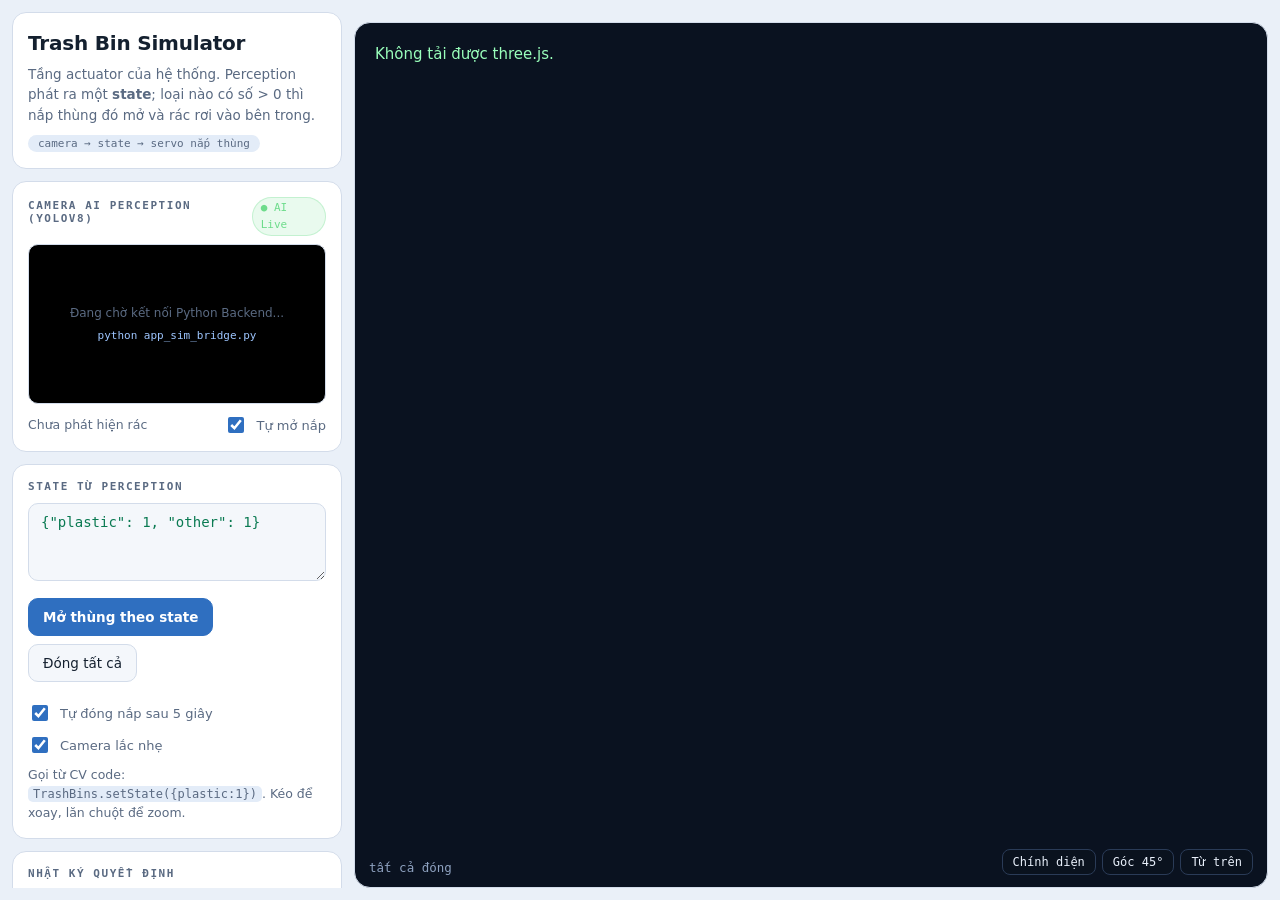
==== commit 75640b36: "feat: simplify waste classification into 2 options (Plastic and Còn lại)" ====
--- a/simulator.html
+++ b/simulator.html
@@ -79,7 +79,7 @@
     </div>
     <div class="card">
       <h2>State từ perception</h2>
-      <textarea id="json" spellcheck="false">{"metal": 3, "paper": 2}</textarea>
+      <textarea id="json" spellcheck="false">{"plastic": 1, "other": 1}</textarea>
       <div class="row"><button class="primary" id="apply">Mở thùng theo state</button><button id="close">Đóng tất cả</button></div>
       <div class="presets" id="presets"></div>
       <label class="toggle"><input type="checkbox" id="auto" checked> Tự đóng nắp sau 5 giây</label>
@@ -111,12 +111,10 @@
   if (!window.THREE) { sceneEl.insertAdjacentHTML("afterbegin", '<p style="padding:20px;color:#9fb">Không tải được three.js.</p>'); return; }
 
   var CONFIG = [
-    { key: "metal",   label: "Kim loại", accent: "#6ea8fe" },
-    { key: "paper",   label: "Giấy",     accent: "#f0b964" },
-    { key: "plastic", label: "Nhựa",     accent: "#45d6c4" },
-    { key: "organic", label: "Hữu cơ",   accent: "#6ddc8b" }
+    { key: "plastic", label: "Plastic", accent: "#45d6c4" },
+    { key: "other",   label: "Còn lại", accent: "#f0b964" }
   ];
-  var SPACING = 1.6, AUTO_CLOSE_MS = 5000, MAX_ITEMS = 5, OPEN_ANGLE = 1.9;
+  var SPACING = 2.0, AUTO_CLOSE_MS = 5000, MAX_ITEMS = 5, OPEN_ANGLE = 1.9;
   var logEl = $("log"), statusEl = $("status"), jsonEl = $("json"), autoEl = $("auto"), orbitEl = $("orbit"), hudEl = $("hud");
   var nodes = {}, closeTimer = null;
 
@@ -223,16 +221,7 @@
   /* ---------- items ---------- */
   function makeItem(key) {
     var g = new THREE.Group(), r = 0.1;
-    if (key === "metal") {
-      var can = new THREE.Mesh(new THREE.CylinderGeometry(0.07, 0.07, 0.2, 22), mat(0xcdd5df, { metalness: 0.9, roughness: 0.25 }));
-      var band = new THREE.Mesh(new THREE.CylinderGeometry(0.0715, 0.0715, 0.09, 22), mat(0x4f86d9, { metalness: 0.6, roughness: 0.35 }));
-      g.add(can, band); g.userData.fin = [Math.PI / 2, 0, 1]; r = 0.07;
-    } else if (key === "paper") {
-      var geo = new THREE.IcosahedronGeometry(0.13, 1), p = geo.attributes.position;
-      for (var i = 0; i < p.count; i++) { var s = 0.85 + Math.random() * 0.3; p.setXYZ(i, p.getX(i) * s, p.getY(i) * s, p.getZ(i) * s); }
-      geo.computeVertexNormals();
-      g.add(new THREE.Mesh(geo, mat(0xf1ead9, { roughness: 1, flatShading: true }))); r = 0.12;
-    } else if (key === "plastic") {
+    if (key === "plastic") {
       var bottle = new THREE.Mesh(new THREE.LatheGeometry([V(0.001, 0), V(0.055, 0), V(0.065, 0.03), V(0.065, 0.17), V(0.042, 0.23), V(0.024, 0.26), V(0.024, 0.3)], 20),
         mat(0x45d6c4, { transparent: true, opacity: 0.72, roughness: 0.15, side: THREE.DoubleSide }));
       var cap = new THREE.Mesh(new THREE.CylinderGeometry(0.03, 0.03, 0.04, 14), mat(0x1c8f84));
@@ -240,10 +229,9 @@
       g.children.forEach(function (c) { c.position.y -= 0.15; });
       g.userData.fin = [Math.PI / 2, 0, 1]; r = 0.065;
     } else {
-      var apple = new THREE.Mesh(new THREE.SphereGeometry(0.11, 22, 16), mat(0xd9483f, { roughness: 0.4 }));
-      apple.scale.y = 0.9;
-      var stem = new THREE.Mesh(new THREE.CylinderGeometry(0.008, 0.008, 0.05, 6), mat(0x5b3a1e));
-      stem.position.y = 0.11; g.add(apple, stem); r = 0.1;
+      var can = new THREE.Mesh(new THREE.CylinderGeometry(0.07, 0.07, 0.2, 22), mat(0xcdd5df, { metalness: 0.9, roughness: 0.25 }));
+      var band = new THREE.Mesh(new THREE.CylinderGeometry(0.0715, 0.0715, 0.09, 22), mat(0xf0b964, { metalness: 0.6, roughness: 0.35 }));
+      g.add(can, band); g.userData.fin = [Math.PI / 2, 0, 1]; r = 0.07;
     }
     g.traverse(function (o) { if (o.isMesh) o.castShadow = true; });
     g.userData.r = r;
@@ -307,13 +295,21 @@
 
   function normalize(state) {
     var opens = [], unknown = [];
+    var s = Object.assign({}, state);
+    if (s["waste"] !== undefined && s["other"] === undefined) s["other"] = s["waste"];
+    if (s["còn lại"] !== undefined && s["other"] === undefined) s["other"] = s["còn lại"];
+    if (s["con_lai"] !== undefined && s["other"] === undefined) s["other"] = s["con_lai"];
+    if (s["nhựa"] !== undefined && s["plastic"] === undefined) s["plastic"] = s["nhựa"];
+
     CONFIG.forEach(function (b) {
-      var raw = state[b.key], v = raw == null ? 0 : Number(raw);
+      var raw = s[b.key], v = raw == null ? 0 : Number(raw);
       if (!isFinite(v) || v < 0) v = 0;
       v = Math.floor(v);
       if (v > 0) opens.push({ key: b.key, n: v });
     });
-    Object.keys(state).forEach(function (k) { if (!nodes[k]) unknown.push(k); });
+    Object.keys(state).forEach(function (k) {
+      if (!nodes[k] && !["waste", "còn lại", "con_lai", "nhựa", "other", "plastic"].includes(k)) unknown.push(k);
+    });
     return { opens: opens, unknown: unknown };
   }
 
@@ -322,7 +318,7 @@
       try { state = JSON.parse(state); } catch (e) { log("err", "JSON lỗi.", e.message); return false; }
     }
     if (!state || typeof state !== "object" || Array.isArray(state)) {
-      log("err", "State không hợp lệ.", "cần object như {metal:3,paper:2}"); return false;
+      log("err", "State không hợp lệ.", "cần object như {plastic:1,other:1}"); return false;
     }
     var t0 = performance.now(), res = normalize(state);
     CONFIG.forEach(function (b) {
@@ -342,11 +338,11 @@
   }
 
   var PRESETS = [
-    { label: '{"metal":3,"paper":2}', state: { metal: 3, paper: 2 } },
-    { label: "1 chai nhựa", state: { plastic: 1 } },
-    { label: "lon + hộp", state: { metal: 4, paper: 2 } },
-    { label: "cả 4 loại", state: { metal: 2, paper: 3, plastic: 1, organic: 2 } },
-    { label: "ca lỗi: khóa lạ", state: { metal: 1, glass: 2 } }
+    { label: '{"plastic":1}', state: { plastic: 1 } },
+    { label: '{"other":1}', state: { other: 1 } },
+    { label: "Cả 2 thùng", state: { plastic: 1, other: 1 } },
+    { label: "Chai nhựa x3", state: { plastic: 3 } },
+    { label: "Rác khác x3", state: { other: 3 } }
   ];
   PRESETS.forEach(function (p) {
     var bt = document.createElement("button");
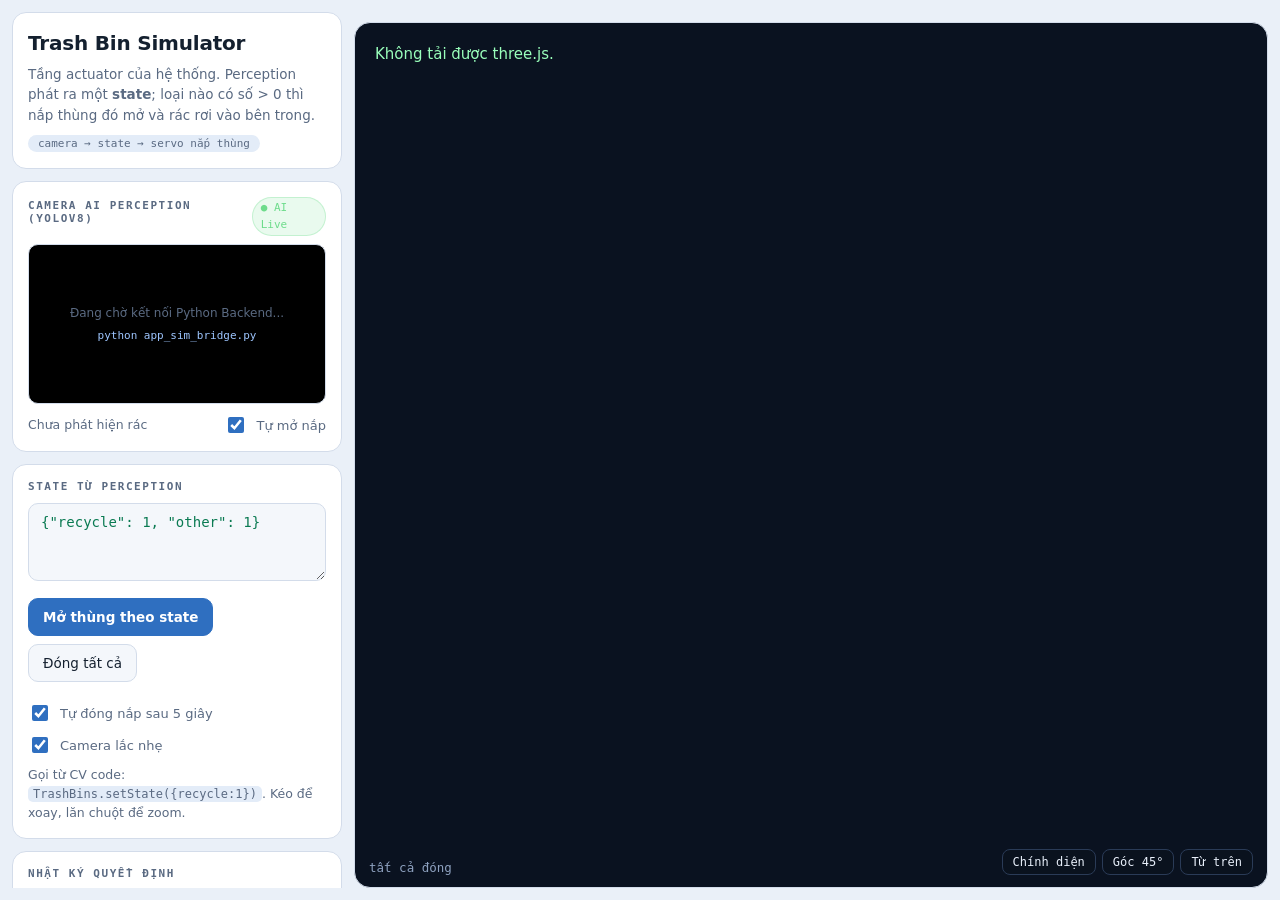
==== commit 6a1313f0: "feat(ui): update bin label from plastic to recycle" ====
--- a/simulator.html
+++ b/simulator.html
@@ -79,12 +79,12 @@
     </div>
     <div class="card">
       <h2>State từ perception</h2>
-      <textarea id="json" spellcheck="false">{"plastic": 1, "other": 1}</textarea>
+      <textarea id="json" spellcheck="false">{"recycle": 1, "other": 1}</textarea>
       <div class="row"><button class="primary" id="apply">Mở thùng theo state</button><button id="close">Đóng tất cả</button></div>
       <div class="presets" id="presets"></div>
       <label class="toggle"><input type="checkbox" id="auto" checked> Tự đóng nắp sau 5 giây</label>
       <label class="toggle"><input type="checkbox" id="orbit" checked> Camera lắc nhẹ</label>
-      <p class="hint">Gọi từ CV code: <code>TrashBins.setState({plastic:1})</code>. Kéo để xoay, lăn chuột để zoom.</p>
+      <p class="hint">Gọi từ CV code: <code>TrashBins.setState({recycle:1})</code>. Kéo để xoay, lăn chuột để zoom.</p>
     </div>
     <div class="card"><h2>Nhật ký quyết định</h2><div class="log" id="log"></div></div>
   </aside>
@@ -111,7 +111,7 @@
   if (!window.THREE) { sceneEl.insertAdjacentHTML("afterbegin", '<p style="padding:20px;color:#9fb">Không tải được three.js.</p>'); return; }
 
   var CONFIG = [
-    { key: "plastic", label: "Plastic", accent: "#45d6c4" },
+    { key: "recycle", label: "Recycle", accent: "#45d6c4" },
     { key: "other",   label: "Còn lại", accent: "#f0b964" }
   ];
   var SPACING = 2.0, AUTO_CLOSE_MS = 5000, MAX_ITEMS = 5, OPEN_ANGLE = 1.9;
@@ -221,7 +221,7 @@
   /* ---------- items ---------- */
   function makeItem(key) {
     var g = new THREE.Group(), r = 0.1;
-    if (key === "plastic") {
+    if (key === "recycle" || key === "plastic") {
       var bottle = new THREE.Mesh(new THREE.LatheGeometry([V(0.001, 0), V(0.055, 0), V(0.065, 0.03), V(0.065, 0.17), V(0.042, 0.23), V(0.024, 0.26), V(0.024, 0.3)], 20),
         mat(0x45d6c4, { transparent: true, opacity: 0.72, roughness: 0.15, side: THREE.DoubleSide }));
       var cap = new THREE.Mesh(new THREE.CylinderGeometry(0.03, 0.03, 0.04, 14), mat(0x1c8f84));
@@ -299,7 +299,8 @@
     if (s["waste"] !== undefined && s["other"] === undefined) s["other"] = s["waste"];
     if (s["còn lại"] !== undefined && s["other"] === undefined) s["other"] = s["còn lại"];
     if (s["con_lai"] !== undefined && s["other"] === undefined) s["other"] = s["con_lai"];
-    if (s["nhựa"] !== undefined && s["plastic"] === undefined) s["plastic"] = s["nhựa"];
+    if (s["nhựa"] !== undefined && s["recycle"] === undefined) s["recycle"] = s["nhựa"];
+    if (s["plastic"] !== undefined && s["recycle"] === undefined) s["recycle"] = s["plastic"];
 
     CONFIG.forEach(function (b) {
       var raw = s[b.key], v = raw == null ? 0 : Number(raw);
@@ -308,7 +309,7 @@
       if (v > 0) opens.push({ key: b.key, n: v });
     });
     Object.keys(state).forEach(function (k) {
-      if (!nodes[k] && !["waste", "còn lại", "con_lai", "nhựa", "other", "plastic"].includes(k)) unknown.push(k);
+      if (!nodes[k] && !["waste", "còn lại", "con_lai", "nhựa", "other", "plastic", "recycle"].includes(k)) unknown.push(k);
     });
     return { opens: opens, unknown: unknown };
   }
@@ -318,7 +319,7 @@
       try { state = JSON.parse(state); } catch (e) { log("err", "JSON lỗi.", e.message); return false; }
     }
     if (!state || typeof state !== "object" || Array.isArray(state)) {
-      log("err", "State không hợp lệ.", "cần object như {plastic:1,other:1}"); return false;
+      log("err", "State không hợp lệ.", "cần object như {recycle:1,other:1}"); return false;
     }
     var t0 = performance.now(), res = normalize(state);
     CONFIG.forEach(function (b) {
@@ -338,10 +339,10 @@
   }
 
   var PRESETS = [
-    { label: '{"plastic":1}', state: { plastic: 1 } },
+    { label: '{"recycle":1}', state: { recycle: 1 } },
     { label: '{"other":1}', state: { other: 1 } },
-    { label: "Cả 2 thùng", state: { plastic: 1, other: 1 } },
-    { label: "Chai nhựa x3", state: { plastic: 3 } },
+    { label: "Cả 2 thùng", state: { recycle: 1, other: 1 } },
+    { label: "Recycle x3", state: { recycle: 3 } },
     { label: "Rác khác x3", state: { other: 3 } }
   ];
   PRESETS.forEach(function (p) {
